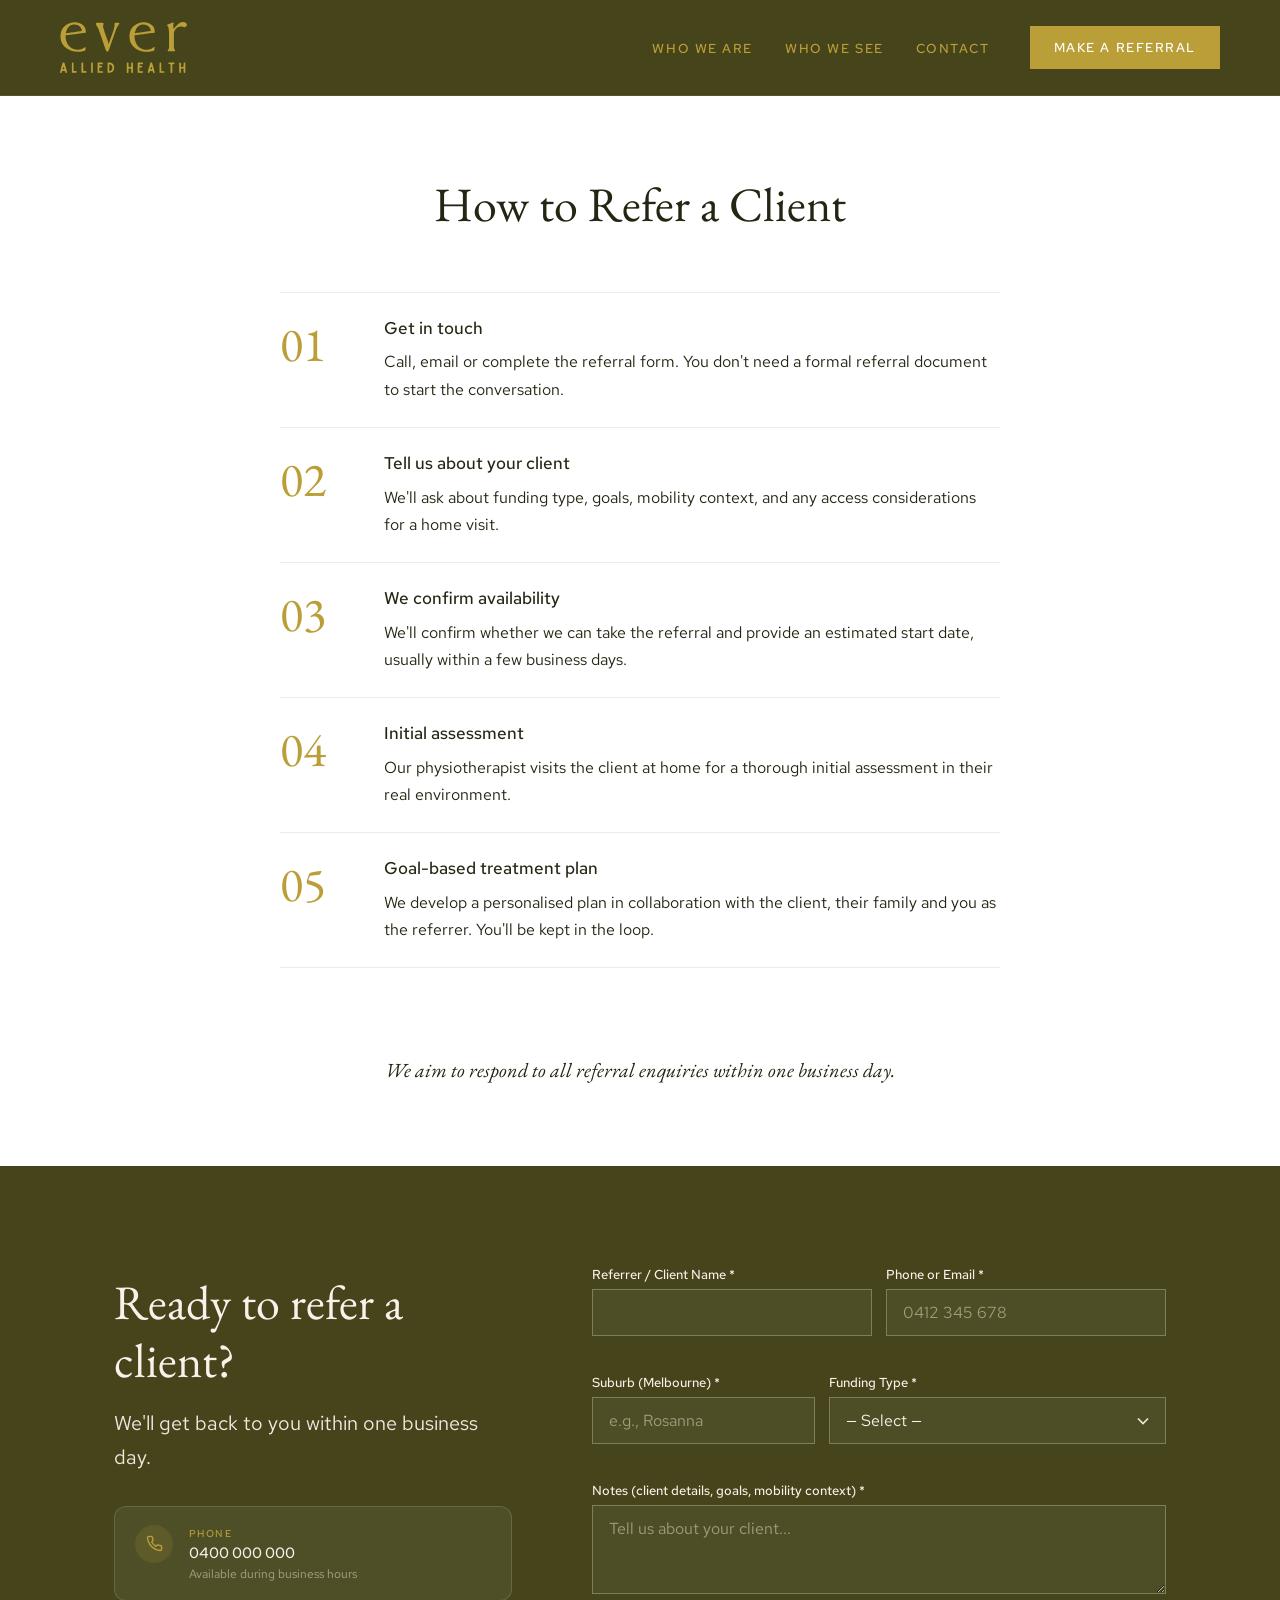
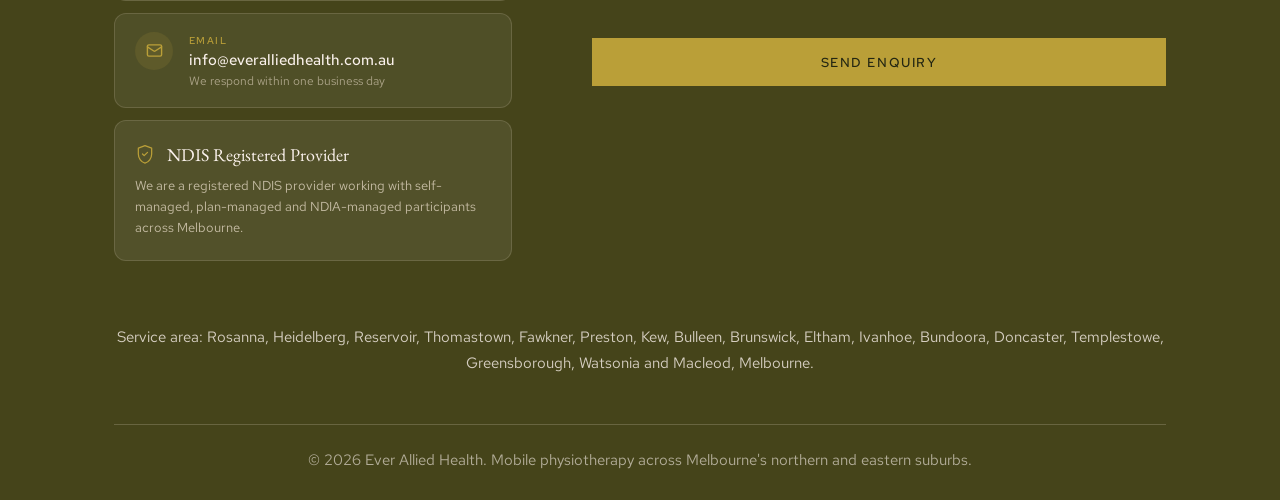
==== contact.html @ 97ca11fe "Redesign contact footer, thin value card icons, and align brand colour - Two-column contact footer: " ====
<!DOCTYPE html>
<html lang="en">
<head>
  <meta charset="UTF-8" />
  <meta name="viewport" content="width=device-width, initial-scale=1.0" />
  <meta name="robots" content="index, follow">
  <meta name="author" content="Vanessa Tam, Ever Allied Health">

  <title>Make a Referral | Ever Allied Health</title>
  <meta name="description" content="Refer a client to Ever Allied Health. Mobile physiotherapy across Melbourne's northern and eastern suburbs. NDIS, aged care, private. We respond within one business day." />

  <link rel="canonical" href="https://everalliedhealth.com.au/contact">
  <link rel="preconnect" href="https://fonts.googleapis.com">
  <link rel="preconnect" href="https://fonts.gstatic.com" crossorigin>

  <link rel="stylesheet" href="styles.css" />

  <style>
    /* ===================================================================
       Contact / Referral — page-specific styles
       =================================================================== */

    .contact-refer {
      background: var(--color-white);
      padding: 80px 24px;
    }

    .contact-refer .container {
      display: flex;
      flex-direction: column;
      align-items: center;
      gap: 40px;
    }

    /* Steps list */
    .refer-steps-list {
      display: flex;
      flex-direction: column;
      width: 100%;
      max-width: 720px;
    }

    .refer-step-item {
      display: grid;
      grid-template-columns: 80px 1fr;
      gap: 24px;
      padding: 24px 0;
      border-bottom: 1px solid rgba(69, 68, 17, 0.10);
    }

    .refer-step-item:first-child {
      border-top: 1px solid rgba(69, 68, 17, 0.10);
    }

    .refer-step-num {
      font-family: var(--font-serif);
      font-size: 48px;
      font-weight: 400;
      line-height: 1;
      color: var(--color-gold);
      padding-top: 3px;
    }

    .refer-step-content {
      display: flex;
      flex-direction: column;
      gap: 8px;
    }

    .refer-step-content h3 {
      font-family: var(--font-sans);
      font-size: 17px;
      font-weight: 500;
      line-height: 1.4;
      color: var(--color-olive);
    }

    .refer-step-content p {
      font-family: var(--font-sans);
      font-size: 16px;
      font-weight: 400;
      line-height: 1.7;
      color: var(--color-olive-mid);
    }

    /* Closing italic line */
    .refer-closing {
      font-family: var(--font-serif);
      font-size: 20px;
      font-style: italic;
      font-weight: 400;
      line-height: 1.6;
      color: var(--color-olive-mid);
      text-align: center;
    }

    /* Responsive — tablet */
    @media (max-width: 1024px) {
      .contact-refer { padding: 64px 32px; }
    }

    /* Responsive — mobile */
    @media (max-width: 768px) {
      .contact-refer { padding: 56px 24px; }
      .refer-steps-list { max-width: 100%; }
      .refer-step-item { grid-template-columns: 56px 1fr; gap: 16px; padding: 32px 0; }
      .refer-step-num { font-size: 36px; }
      .refer-closing { font-size: 18px; }

      /* Footer */
      .contact-subtitle { text-align: center; }
      .contact-service-area { text-align: center; }
      .contact-copyright { text-align: center; }
    }

    @media (max-width: 480px) {
      .refer-step-item { grid-template-columns: 48px 1fr; }
      .refer-step-num { font-size: 30px; }
    }
  </style>
</head>
<body>

  <!-- ======================================================================
       NAVIGATION
       ====================================================================== -->
  <header class="site-nav" id="site-nav">
    <div class="nav-inner">

      <div class="nav-left">
        <a href="index.html" class="nav-logo" aria-label="Ever Allied Health — back to home">
          <img src="assets/logo.svg" alt="Ever Allied Health" />
        </a>
      </div>

      <div class="nav-right desktop-only">
        <nav aria-label="Main navigation">
          <ul class="nav-links">
            <li><a href="who-we-are.html">Who We Are</a></li>
            <li><a href="who-we-see.html">Who We See</a></li>
            <li><a href="contact.html" aria-current="page">Contact</a></li>
          </ul>
        </nav>
        <a href="#contact" class="nav-cta">Make a referral</a>
      </div>

      <button class="nav-hamburger" id="nav-hamburger" aria-label="Toggle navigation" aria-expanded="false">
        <span></span>
        <span></span>
        <span></span>
      </button>

    </div>

    <nav class="nav-mobile-menu" id="nav-mobile-menu" aria-label="Mobile navigation">
      <a href="who-we-are.html">Who We Are</a>
      <a href="who-we-see.html">Who We See</a>
      <a href="contact.html" aria-current="page">Contact</a>
      <a href="#contact" class="nav-cta">Make a referral</a>
    </nav>
  </header>


  <main>

    <!-- ======================================================================
         HOW TO REFER A CLIENT
         ====================================================================== -->
    <section class="contact-refer" aria-label="How to refer a client">
      <div class="container">

        <h1 class="section-heading">How to Refer a Client</h1>

        <div class="refer-steps-list">

          <div class="refer-step-item">
            <div class="refer-step-num">01</div>
            <div class="refer-step-content">
              <h3>Get in touch</h3>
              <p>Call, email or complete the referral form. You don't need a formal referral document to start the conversation.</p>
            </div>
          </div>

          <div class="refer-step-item">
            <div class="refer-step-num">02</div>
            <div class="refer-step-content">
              <h3>Tell us about your client</h3>
              <p>We'll ask about funding type, goals, mobility context, and any access considerations for a home visit.</p>
            </div>
          </div>

          <div class="refer-step-item">
            <div class="refer-step-num">03</div>
            <div class="refer-step-content">
              <h3>We confirm availability</h3>
              <p>We'll confirm whether we can take the referral and provide an estimated start date, usually within a few business days.</p>
            </div>
          </div>

          <div class="refer-step-item">
            <div class="refer-step-num">04</div>
            <div class="refer-step-content">
              <h3>Initial assessment</h3>
              <p>Our physiotherapist visits the client at home for a thorough initial assessment in their real environment.</p>
            </div>
          </div>

          <div class="refer-step-item">
            <div class="refer-step-num">05</div>
            <div class="refer-step-content">
              <h3>Goal-based treatment plan</h3>
              <p>We develop a personalised plan in collaboration with the client, their family and you as the referrer. You'll be kept in the loop.</p>
            </div>
          </div>

        </div>

        <p class="refer-closing">We aim to respond to all referral enquiries within one business day.</p>

      </div>
    </section>

  </main>


  <!-- ========================================================================
       CONTACT / FOOTER — Ready to refer a client?
       ======================================================================== -->
  <footer class="contact-footer" id="contact" aria-label="Contact and footer">
    <div class="container">

      <div class="contact-two-col">

        <!-- Left: heading, subtitle, contact cards, accent card -->
        <div class="contact-col-left">
          <h2 class="section-heading">Ready to refer a client?</h2>
          <p class="contact-subtitle">We'll get back to you within one business day.</p>

          <div class="contact-detail-cards">
            <a href="tel:0400000000" class="contact-detail-card">
              <div class="contact-card-icon-wrap">
                <div class="contact-card-icon">
                  <svg viewBox="0 0 16 16" fill="none" xmlns="http://www.w3.org/2000/svg" aria-hidden="true">
                    <path d="M14.6667 11.28V13.28C14.6674 13.4657 14.6294 13.6494 14.555 13.8196C14.4806 13.9897 14.3715 14.1424 14.2347 14.2679C14.0979 14.3934 13.9364 14.489 13.7605 14.5485C13.5846 14.608 13.3982 14.63 13.2133 14.6133C11.1619 14.3904 9.19133 13.6894 7.46 12.5667C5.84922 11.5431 4.48356 10.1774 3.46 8.56667C2.33332 6.82747 1.63216 4.84733 1.41333 2.78667C1.39667 2.60231 1.41858 2.41651 1.47767 2.24108C1.53675 2.06566 1.63171 1.90446 1.75651 1.76775C1.88131 1.63104 2.0332 1.52181 2.20253 1.44701C2.37185 1.37222 2.55489 1.33351 2.74 1.33333H4.74C5.06354 1.33015 5.37719 1.44472 5.62251 1.65569C5.86782 1.86666 6.02805 2.15963 6.07333 2.48C6.15775 3.12004 6.3143 3.74848 6.54 4.35333C6.6297 4.59195 6.64911 4.85128 6.59594 5.10059C6.54277 5.3499 6.41924 5.57874 6.24 5.76L5.39333 6.60667C6.34237 8.2757 7.7243 9.65763 9.39333 10.6067L10.24 9.76C10.4213 9.58076 10.6501 9.45723 10.8994 9.40406C11.1487 9.35089 11.4081 9.3703 11.6467 9.46C12.2515 9.6857 12.88 9.84225 13.52 9.92667C13.8438 9.97235 14.1396 10.1355 14.351 10.385C14.5624 10.6345 14.6748 10.9531 14.6667 11.28Z" stroke="#ba9f38" stroke-width="1.33333" stroke-linecap="round" stroke-linejoin="round"/>
                  </svg>
                </div>
              </div>
              <div class="contact-card-text">
                <span class="contact-card-label">Phone</span>
                <span class="contact-card-value">0400 000 000</span>
                <span class="contact-card-sub">Available during business hours</span>
              </div>
            </a>
            <a href="mailto:info@everalliedhealth.com.au" class="contact-detail-card">
              <div class="contact-card-icon-wrap">
                <div class="contact-card-icon">
                  <svg viewBox="0 0 16 16" fill="none" xmlns="http://www.w3.org/2000/svg" aria-hidden="true">
                    <path d="M13.3333 2.66667H2.66667C1.93029 2.66667 1.33333 3.26362 1.33333 4V12C1.33333 12.7364 1.93029 13.3333 2.66667 13.3333H13.3333C14.0697 13.3333 14.6667 12.7364 14.6667 12V4C14.6667 3.26362 14.0697 2.66667 13.3333 2.66667Z" stroke="#ba9f38" stroke-width="1.33333" stroke-linecap="round" stroke-linejoin="round"/>
                    <path d="M14.6667 4.66667L8.68667 8.46667C8.48085 8.59562 8.24288 8.66401 8 8.66401C7.75712 8.66401 7.51915 8.59562 7.31333 8.46667L1.33333 4.66667" stroke="#ba9f38" stroke-width="1.33333" stroke-linecap="round" stroke-linejoin="round"/>
                  </svg>
                </div>
              </div>
              <div class="contact-card-text">
                <span class="contact-card-label">Email</span>
                <span class="contact-card-value">info@everalliedhealth.com.au</span>
                <span class="contact-card-sub">We respond within one business day</span>
              </div>
            </a>
          </div>

          <div class="contact-accent-card">
            <div class="contact-accent-header">
              <svg viewBox="0 0 24 24" fill="none" xmlns="http://www.w3.org/2000/svg" aria-hidden="true">
                <path d="M12 2l8 3v7c0 5.25-3.5 9.74-8 11-4.5-1.26-8-5.75-8-11V5l8-3z" stroke="#ba9f38" stroke-width="1.5" stroke-linecap="round" stroke-linejoin="round"/>
                <path d="M9 12l2 2 4-4" stroke="#ba9f38" stroke-width="1.5" stroke-linecap="round" stroke-linejoin="round"/>
              </svg>
              <h3>NDIS Registered Provider</h3>
            </div>
            <p>We are a registered NDIS provider working with self-managed, plan-managed and NDIA-managed participants across Melbourne.</p>
          </div>
        </div>

        <!-- Right: form -->
        <div class="contact-col-right">
          <form id="contact-form" class="contact-form">

            <div class="form-row-2">
              <div class="form-group">
                <label for="name">Referrer / Client Name *</label>
                <input type="text" id="name" name="name" required aria-required="true">
                <span class="form-error"></span>
              </div>
              <div class="form-group">
                <label for="contact">Phone or Email *</label>
                <input type="text" id="contact" name="contact" required aria-required="true" placeholder="0412 345 678">
                <span class="form-error"></span>
              </div>
            </div>

            <div class="form-row-2">
              <div class="form-group">
                <label for="suburb">Suburb (Melbourne) *</label>
                <input type="text" id="suburb" name="suburb" required aria-required="true" placeholder="e.g., Rosanna">
                <span class="form-error"></span>
              </div>
              <div class="form-group">
                <label for="funding_type">Funding Type *</label>
                <select id="funding_type" name="funding_type" required aria-required="true">
                  <option value="">— Select —</option>
                  <option value="Support at Home">Support at Home (SAH)</option>
                  <option value="NDIS">NDIS (plan-managed or self-managed)</option>
                  <option value="Private">Private</option>
                </select>
                <span class="form-error"></span>
              </div>
            </div>

            <div class="form-group">
              <label for="notes">Notes (client details, goals, mobility context) *</label>
              <textarea id="notes" name="notes" required aria-required="true" rows="3" placeholder="Tell us about your client..."></textarea>
              <span class="form-error"></span>
            </div>

            <button type="submit" class="btn-gold">Send Enquiry</button>
            <div id="form-error" class="form-error-message" style="display: none;">
              Something went wrong — please email us directly at <a href="mailto:info@everalliedhealth.com.au">info@everalliedhealth.com.au</a>
            </div>
          </form>

          <!-- Success Message (hidden by default) -->
          <div id="form-success" class="form-success-message" style="display: none;">
            <h3>Thank you.</h3>
            <p>We'll be in touch within one business day.</p>
          </div>
        </div>

      </div>

      <p class="contact-service-area">Service area: Rosanna, Heidelberg, Reservoir, Thomastown, Fawkner, Preston, Kew, Bulleen, Brunswick, Eltham, Ivanhoe, Bundoora, Doncaster, Templestowe, Greensborough, Watsonia and Macleod, Melbourne.</p>

      <div class="contact-footer-bar">
        <p class="contact-copyright">© 2026 Ever Allied Health. Mobile physiotherapy across Melbourne's northern and eastern suburbs.</p>
      </div>

    </div>
  </footer>

  <script src="script.js"></script>
</body>
</html>
---- styles.css ----
/* ==========================================================================
   Ever Allied Health — styles.css
   Desktop-first (1440px), breakpoints: 1024px (tablet), 768px (mobile)
   ========================================================================== */

@import url('https://fonts.googleapis.com/css2?family=EB+Garamond:ital,wght@0,400;0,600;1,400;1,600&family=Red+Hat+Text:wght@400;500&display=swap');

/* --------------------------------------------------------------------------
   CSS Custom Properties
   -------------------------------------------------------------------------- */
:root {
  /* Brand colours */
  --color-dark-green:  #45441a;
  --color-olive:       #232612;
  --color-olive-mid:   #232612;
  --color-gold:        #ba9f38;
  --color-cream:       #faf1eb;
  --color-cream-mid:   #fdf8f6;
  --color-white:       #ffffff;

  /* Fonts */
  --font-serif:  'EB Garamond', Georgia, serif;
  --font-sans:   'Red Hat Text', system-ui, sans-serif;

  /* Spacing */
  --section-pad-v:     160px;
  --section-pad-v-sm:  100px;
  --content-max:       1100px;
  --content-wide:      1440px;

  /* Nav */
  --nav-height: 95px;
}

/* --------------------------------------------------------------------------
   Reset & Base
   -------------------------------------------------------------------------- */
*, *::before, *::after {
  box-sizing: border-box;
  margin: 0;
  padding: 0;
}

html {
  scroll-behavior: smooth;
  font-size: 16px;
}

body {
  font-family: var(--font-sans);
  color: var(--color-olive-mid);
  background: var(--color-white);
  -webkit-font-smoothing: antialiased;
}

img, svg {
  display: block;
  max-width: 100%;
}

a {
  text-decoration: none;
  color: inherit;
}

/* --------------------------------------------------------------------------
   Scroll Reveal
   .reveal-hidden  — initial state (set by JS, never hardcoded in HTML so
                     content is visible if JS fails or is slow to run)
   .reveal-visible — final state added by IntersectionObserver
   .reveal-fade-only — variant with no vertical movement (quotes)
   -------------------------------------------------------------------------- */
.reveal-hidden {
  opacity: 0;
  transform: translateY(6px);
  transition: opacity 0.6s ease-out, transform 0.6s ease-out;
}

/* Cards and blocks get a more noticeable upward slide */
.wws-card.reveal-hidden,
.client-card.reveal-hidden,
.philosophy-card.reveal-hidden,
.why-choose-block.reveal-hidden,
.feature-block.reveal-hidden {
  transform: translateY(22px);
  transition: opacity 0.55s ease-out, transform 0.55s ease-out;
}

.refer-step-item.reveal-hidden {
  transform: translateY(18px);
  transition: opacity 0.5s ease-out, transform 0.5s cubic-bezier(0.4, 0, 0.2, 1);
}

.reveal-hidden.reveal-fade-only {
  transform: none;
  transition: opacity 0.8s ease-out;
}

.reveal-visible {
  opacity: 1;
  transform: translateY(0);
}

/* Respect OS-level reduced motion — show everything immediately */
@media (prefers-reduced-motion: reduce) {
  .reveal-hidden {
    opacity: 1;
    transform: none;
    transition: none;
  }
}

/* --------------------------------------------------------------------------
   Layout Utility
   -------------------------------------------------------------------------- */
.container {
  width: 100%;
  max-width: var(--content-max);
  margin: 0 auto;
  padding: 0 24px;
}

/* --------------------------------------------------------------------------
   Navigation
   -------------------------------------------------------------------------- */
.site-nav {
  position: sticky;
  top: 0;
  z-index: 100;
  width: 100%;
  background: var(--color-dark-green);
  border-bottom: 1px solid rgba(255, 255, 255, 0.08);
  backdrop-filter: blur(8px);
  -webkit-backdrop-filter: blur(8px);
  transition: box-shadow 0.2s ease;
}

.site-nav.scrolled {
  box-shadow: 0 2px 16px rgba(0, 0, 0, 0.25);
}

.nav-inner {
  display: flex;
  align-items: center;
  justify-content: space-between;
  height: var(--nav-height);
  max-width: 2056px;
  margin: 0 auto;
  padding: 0 60px;
}

.nav-left {
  display: flex;
  align-items: center;
}

.nav-right {
  display: flex;
  align-items: center;
  gap: 40px;
}

/* SVG has preserveAspectRatio="none" — must set both dimensions explicitly */
.nav-logo img {
  width: 127px;
  height: 51px;
}

.nav-links {
  display: flex;
  align-items: center;
  gap: 32px;
  list-style: none;
}

.nav-links a {
  font-family: var(--font-sans);
  font-size: 13px;
  font-weight: 500;
  color: var(--color-gold);
  text-transform: uppercase;
  letter-spacing: 1.56px;
  line-height: 1.5;
  transition: opacity 0.15s;
}

.nav-links a:hover {
  opacity: 0.65;
}

.nav-cta {
  display: inline-block;
  background: var(--color-gold);
  color: #ffffff;
  font-family: var(--font-sans);
  font-size: 13px;
  font-weight: 500;
  text-transform: uppercase;
  letter-spacing: 1.56px;
  padding: 12px 24px;
  height: 43px;
  white-space: nowrap;
  transition: background 0.15s;
  line-height: 1.5;
}

.nav-cta:hover {
  background: #a08530;
}

/* Hamburger (mobile only) */
.nav-hamburger {
  display: none;
  flex-direction: column;
  justify-content: center;
  gap: 5px;
  width: 28px;
  height: 28px;
  background: none;
  border: none;
  cursor: pointer;
  padding: 0;
}

.nav-hamburger span {
  display: block;
  width: 100%;
  height: 2px;
  background: var(--color-gold);
  transition: transform 0.25s, opacity 0.25s;
}

.nav-hamburger.open span:nth-child(1) { transform: translateY(7px) rotate(45deg); }
.nav-hamburger.open span:nth-child(2) { opacity: 0; }
.nav-hamburger.open span:nth-child(3) { transform: translateY(-7px) rotate(-45deg); }

/* Mobile nav drawer */
.nav-mobile-menu {
  display: none;
  position: fixed;
  top: var(--nav-height);
  left: 0;
  right: 0;
  background: var(--color-dark-green);
  border-top: 1px solid rgba(255,255,255,0.08);
  padding: 32px 40px 40px;
  z-index: 99;
  flex-direction: column;
  gap: 24px;
  transform: translateY(-10px);
  opacity: 0;
  transition: transform 0.25s ease, opacity 0.25s ease;
  pointer-events: none;
}

.nav-mobile-menu.open {
  opacity: 1;
  transform: translateY(0);
  pointer-events: auto;
}

.nav-mobile-menu a {
  font-family: var(--font-sans);
  font-size: 13px;
  font-weight: 500;
  text-transform: uppercase;
  letter-spacing: 1.56px;
  color: var(--color-gold);
  padding: 8px 0;
  border-bottom: 1px solid rgba(255,255,255,0.08);
}

.nav-mobile-menu .nav-cta {
  margin-top: 8px;
  text-align: center;
  height: auto;
  padding: 14px 24px;
}

/* --------------------------------------------------------------------------
   Hero Section
   -------------------------------------------------------------------------- */
.hero {
  position: relative;
  min-height: calc(100vh - var(--nav-height));
  display: flex;
  align-items: center;
  justify-content: center;
  overflow: hidden;
  background: #232612;
}

/* Background photo — 8% opacity over the dark green */
.hero-bg-photo {
  position: absolute;
  inset: 0;
  background: url('assets/vanessa-hero.png') center / cover no-repeat;
  opacity: 0.25;
  z-index: 0;
}

/* Canvas sits above the photo layer */
.hero-canvas {
  position: absolute;
  inset: 0;
  width: 100%;
  height: 100%;
  z-index: 1;
  display: block;
}

.hero-content {
  position: relative;
  z-index: 2;
  text-align: center;
  max-width: 1052px;
  padding: 120px 24px;
}

.hero-content h1 {
  font-family: var(--font-serif);
  font-size: 72px;
  font-weight: 400;
  line-height: 1.1;
  color: #fffaf6;
  margin-bottom: 32px;
}

.hero-content .hero-tagline {
  font-family: var(--font-sans);
  font-size: 20px;
  font-weight: 400;
  line-height: 1.7;
  color: #fffaf6;
  max-width: 560px;
  margin: 0 auto 48px;
}

.hero-ctas {
  display: flex;
  gap: 16px;
  justify-content: center;
  align-items: center;
  flex-wrap: wrap;
}

.btn-primary {
  display: inline-block;
  background: #faf1eb;
  color: #232612;
  font-family: var(--font-sans);
  font-size: 13px;
  font-weight: 500;
  text-transform: uppercase;
  letter-spacing: 1.56px;
  padding: 16px 32px;
  height: 52px;
  line-height: 1.5;
  transition: background 0.15s;
  white-space: nowrap;
}

.btn-primary:hover { background: #e5d0a1; }

.btn-outline-white {
  display: inline-block;
  border: 2px solid #faf1eb;
  color: #faf1eb;
  font-family: var(--font-sans);
  font-size: 13px;
  font-weight: 500;
  text-transform: uppercase;
  letter-spacing: 1.56px;
  padding: 16px 32px;
  height: 56px;
  line-height: 1.5;
  transition: background 0.15s, color 0.15s;
  white-space: nowrap;
}

.btn-outline-white:hover {
  background: rgba(252, 243, 234, 0.1);
}

/* --------------------------------------------------------------------------
   Intro Text (large centred paragraph)
   -------------------------------------------------------------------------- */
.values-intro {
  font-family: var(--font-serif);
  font-size: 50px;
  font-weight: 400;
  line-height: 1.2;
  color: var(--color-olive);
  text-align: center;
  max-width: 1038px;
  margin-bottom: 24px;
}

/* --------------------------------------------------------------------------
   Values Section
   -------------------------------------------------------------------------- */
.values {
  background: #faf1eb;
  padding: var(--section-pad-v) 60px;
  display: flex;
  flex-direction: column;
  align-items: center;
  gap: 72px;
}

.values-grid {
  display: flex;
  gap: 28px;
  justify-content: center;
  flex-wrap: nowrap;
  width: 100%;
}

.value-block {
  display: flex;
  flex-direction: column;
  align-items: flex-start;
  gap: 24px;
  flex: 1 1 0;
  max-width: 440px;
  text-align: left;
  background: transparent;
  border: 1px solid rgba(180, 165, 140, 0.55);
  border-radius: 12px;
  padding: 40px;
  position: relative;
  min-height: 460px;
}

.value-block::after {
  content: '';
  display: block;
  position: absolute;
  bottom: 36px;
  left: 40px;
  right: 40px;
  height: 1px;
  background: rgba(180, 165, 140, 0.55);
}

.value-block .value-icon {
  width: 60px;
  height: 60px;
  flex-shrink: 0;
  margin-bottom: 48px;
}

.value-block .value-icon img {
  width: 100%;
  height: 100%;
  object-fit: contain;
}

.value-block h3 {
  font-family: var(--font-serif);
  font-size: 28px;
  font-weight: 400;
  line-height: 1.3;
  color: var(--color-olive-mid);
}

.value-block p {
  font-family: var(--font-sans);
  font-size: 17px;
  font-weight: 400;
  line-height: 1.7;
  color: var(--color-olive-mid);
}

.values-tagline {
  font-family: var(--font-serif);
  font-size: 50px;
  font-weight: 400;
  line-height: 1.2;
  color: var(--color-gold);
  text-align: center;
  max-width: 1038px;
}

/* --------------------------------------------------------------------------
   Stats Section
   -------------------------------------------------------------------------- */
.stats {
  background: var(--color-dark-green);
  padding: var(--section-pad-v) 60px;
  display: flex;
  flex-direction: column;
  align-items: center;
  gap: 80px;
  text-align: center;
}

.stats-row {
  display: flex;
  gap: 64px;
  justify-content: center;
  align-items: flex-start;
  flex-wrap: nowrap;
  width: 100%;
}

.stat-block {
  display: flex;
  flex-direction: column;
  align-items: center;
  gap: 24px;
  flex: 1 1 0;
  max-width: 360px;
  min-width: 0;
}

.stat-block .stat-number {
  font-family: var(--font-serif);
  font-size: 65px; /* scaled down ~10% from 72px */
  font-weight: 400;
  line-height: 1;
  color: var(--color-gold);
  white-space: nowrap; /* keep on one line */
}

.stat-block p {
  font-family: var(--font-sans);
  font-size: 15px; /* scaled down ~10% from 17px */
  font-weight: 400;
  line-height: 1.7;
  color: var(--color-white);
}

/* --------------------------------------------------------------------------
   Who We Are
   -------------------------------------------------------------------------- */
.who-we-are {
  background: var(--color-white);
  padding: 120px 24px 120px;
}

.who-we-are .container {
  display: flex;
  flex-direction: column;
  gap: 64px;
}

.section-heading {
  font-family: var(--font-serif);
  font-size: 48px;
  font-weight: 400;
  line-height: 1.2;
  color: var(--color-olive-mid);
  text-align: center;
}

.sub-heading {
  font-family: var(--font-serif);
  font-size: 36px;
  font-weight: 400;
  line-height: 1.3;
  color: var(--color-olive-mid);
  text-align: center;
  margin-bottom: 48px;
}

.feature-grid {
  display: grid;
  grid-template-columns: 1fr 1fr;
  gap: 48px 48px;
}

.feature-block {
  display: flex;
  flex-direction: column;
  gap: 12px;
}

.feature-block h4 {
  font-family: var(--font-serif);
  font-size: 22px;
  font-weight: 600;
  line-height: 1.3;
  color: var(--color-olive-mid);
}

.feature-block h4.italic {
  font-style: italic;
}

.feature-block p {
  font-family: var(--font-sans);
  font-size: 17px;
  font-weight: 400;
  line-height: 1.7;
  color: var(--color-olive-mid);
}

/* --------------------------------------------------------------------------
   Our Philosophy
   -------------------------------------------------------------------------- */
.our-philosophy {
  background: var(--color-cream);
  padding: var(--section-pad-v) 24px;
}

.our-philosophy .container {
  display: flex;
  flex-direction: column;
  gap: 80px;
}

.philosophy-intro {
  margin-bottom: 0; /* 80px gap to grid comes from a dedicated margin below */
}

.philosophy-intro {
  font-family: var(--font-serif);
  font-size: 32px;
  font-weight: 400;
  line-height: 1.875;
  color: var(--color-olive);
  text-align: center;
  margin-bottom: 80px;
}

/* --------------------------------------------------------------------------
   Quote Section
   -------------------------------------------------------------------------- */
.quote-section {
  background: var(--color-dark-green);
  padding: var(--section-pad-v) 24px;
  display: flex;
  align-items: center;
  justify-content: center;
}

.quote-inner {
  max-width: 702px;
  position: relative;
  padding: 40px 24px 24px;
}

.quote-mark {
  font-family: var(--font-serif);
  font-size: 72px;
  font-weight: 400;
  line-height: 1;
  color: var(--color-gold);
  display: block;
  margin-bottom: 8px;
  line-height: 0.8;
}

.quote-body {
  font-family: var(--font-serif);
  font-style: italic;
  font-size: 28px;
  font-weight: 400;
  line-height: 1.5;
  color: var(--color-cream);
  margin-bottom: 40px;
}

.quote-attribution {
  font-family: var(--font-sans);
  font-size: 17px;
  font-weight: 400;
  line-height: 1.5;
  color: var(--color-cream);
}

/* --------------------------------------------------------------------------
   Meet the Team
   -------------------------------------------------------------------------- */
.meet-the-team {
  background: var(--color-white);
  padding: var(--section-pad-v-sm) 24px;
}

.meet-the-team .container {
  display: flex;
  flex-direction: column;
  gap: 64px;
}

.team-profile {
  display: grid;
  grid-template-columns: 502px 1fr;
  gap: 48px;
  align-items: start;
}

.team-photo-wrap {
  background: var(--color-cream-mid);
  overflow: hidden;
  height: 627px;
  flex-shrink: 0;
}

.team-photo-wrap img {
  width: 100%;
  height: 100%;
  object-fit: cover;
  display: block;
}

/* TODO placeholder for team photo */
.img-placeholder {
  width: 100%;
  height: 100%;
  background: #fdf8f6;
  display: flex;
  align-items: center;
  justify-content: center;
  font-family: var(--font-sans);
  font-size: 13px;
  font-weight: 500;
  color: var(--color-olive-mid);
  text-transform: uppercase;
  letter-spacing: 1px;
  text-align: center;
  padding: 24px;
  opacity: 0.7;
}

.team-bio {
  display: flex;
  flex-direction: column;
  gap: 16px;
  padding-top: 4px;
}

.team-bio h3 {
  font-family: var(--font-serif);
  font-size: 36px;
  font-weight: 400;
  line-height: 1.3;
  color: var(--color-olive-mid);
  margin-bottom: 8px;
}

.team-bio p {
  font-family: var(--font-sans);
  font-size: 17px;
  font-weight: 400;
  line-height: 1.7;
  color: var(--color-olive-mid);
}

.team-growing {
  background: var(--color-cream);
  border: 2px dashed var(--color-gold);
  padding: 48px 50px;
  text-align: center;
}

.team-growing h3 {
  font-family: var(--font-serif);
  font-size: 28px;
  font-weight: 400;
  line-height: 1.3;
  color: var(--color-olive-mid);
  margin-bottom: 24px;
}

.team-growing p {
  font-family: var(--font-sans);
  font-size: 17px;
  font-weight: 400;
  line-height: 1.7;
  color: var(--color-olive-mid);
  max-width: 600px;
  margin: 0 auto;
}

/* --------------------------------------------------------------------------
   Who We See
   -------------------------------------------------------------------------- */
.who-we-see {
  background: #faf1eb;
  padding: 120px 24px;
}

.who-we-see .container {
  display: flex;
  flex-direction: column;
  gap: 0;
}

.who-we-see-header {
  display: flex;
  flex-direction: column;
  align-items: center;
  gap: 40px;
  margin-bottom: 60px;
  max-width: 700px;
  margin-left: auto;
  margin-right: auto;
}

.who-we-see-intro {
  font-family: var(--font-sans);
  font-size: 20px;
  font-weight: 400;
  line-height: 1.7;
  color: var(--color-olive-mid);
  text-align: center;
  max-width: 700px;
}

.who-we-see-buttons {
  display: flex;
  gap: 16px;
  justify-content: center;
  flex-wrap: wrap;
}

.btn-wws-primary {
  display: inline-flex;
  align-items: center;
  justify-content: center;
  background: #45441a;
  color: #ffffff;
  font-family: var(--font-sans);
  font-size: 13px;
  font-weight: 500;
  text-transform: uppercase;
  letter-spacing: 1.56px;
  height: 52px;
  padding: 0 32px;
  white-space: nowrap;
  transition: background 0.15s;
}

.btn-wws-primary:hover { background: var(--color-olive); }

.btn-wws-outline {
  display: inline-flex;
  align-items: center;
  justify-content: center;
  border: 1px solid #45441a;
  color: #45441a;
  font-family: var(--font-sans);
  font-size: 13px;
  font-weight: 500;
  text-transform: uppercase;
  letter-spacing: 1.56px;
  height: 52px;
  padding: 0 32px;
  white-space: nowrap;
  transition: background 0.15s, color 0.15s;
}

.btn-wws-outline:hover {
  background: #45441a;
  color: #ffffff;
}

.client-grid {
  display: grid;
  grid-template-columns: 1fr 1fr;
  gap: 32px;
}

.client-card {
  border: 1px solid var(--color-dark-green);
  border-radius: 4px;
  padding: 40px;
  display: flex;
  flex-direction: column;
  gap: 16px;
}

.client-card h3 {
  font-family: var(--font-serif);
  font-size: 28px;
  font-weight: 400;
  line-height: 1.3;
  color: var(--color-dark-green);
}

.client-card p {
  font-family: var(--font-sans);
  font-size: 17px;
  font-weight: 400;
  line-height: 1.7;
  color: var(--color-dark-green);
}

/* --------------------------------------------------------------------------
   Funding & Access
   -------------------------------------------------------------------------- */
.funding {
  background: var(--color-white);
  padding: var(--section-pad-v-sm) 24px;
}

.funding .container {
  max-width: 900px;
  display: flex;
  flex-direction: column;
  gap: 0;
}

.funding-intro {
  font-family: var(--font-sans);
  font-size: 17px;
  font-weight: 400;
  line-height: 1.7;
  color: var(--color-olive-mid);
  text-align: center;
  margin-top: 24px;
  margin-bottom: 40px;
}

.funding-list {
  list-style: none;
  display: flex;
  flex-direction: column;
  gap: 12px;
  margin-bottom: 32px;
}

.funding-list li {
  display: flex;
  align-items: baseline;
  gap: 16px;
  font-family: var(--font-sans);
  font-size: 17px;
  font-weight: 400;
  line-height: 1.7;
  color: var(--color-olive-mid);
}

.funding-list li::before {
  content: '—';
  font-size: 20px;
  color: var(--color-gold);
  flex-shrink: 0;
  line-height: 1.5;
}

.funding-callout {
  background: var(--color-cream);
  border-left: 4px solid var(--color-gold);
  padding: 24px 32px;
  margin-top: 8px;
}

.funding-callout p {
  font-family: var(--font-sans);
  font-size: 17px;
  font-weight: 400;
  line-height: 1.7;
  color: var(--color-olive-mid);
}

/* --------------------------------------------------------------------------
   Service Area
   -------------------------------------------------------------------------- */
.service-area {
  background: var(--color-cream-mid);
  padding: var(--section-pad-v-sm) 24px;
}

.service-area .container {
  display: flex;
  flex-direction: column;
  gap: 0;
}

.service-area-desc {
  font-family: var(--font-sans);
  font-size: 24px;
  font-weight: 400;
  line-height: 1.7;
  color: var(--color-olive-mid);
  text-align: center;
  max-width: 700px;
  margin: 24px auto 48px;
}

.map-placeholder {
  background: rgba(160, 174, 192, 0.2);
  height: 400px;
  display: flex;
  flex-direction: column;
  align-items: center;
  justify-content: center;
  gap: 12px;
}

.map-placeholder img {
  width: 64px;
  height: 64px;
  opacity: 0.5;
}

.map-placeholder .map-label {
  font-family: var(--font-sans);
  font-size: 17px;
  font-weight: 400;
  color: var(--color-olive-mid);
}

.map-placeholder .map-sublabel {
  font-family: var(--font-sans);
  font-size: 13px;
  font-weight: 400;
  color: var(--color-olive-mid);
  opacity: 0.6;
}

/* --------------------------------------------------------------------------
   How to Refer
   -------------------------------------------------------------------------- */
.how-to-refer {
  background: var(--color-white);
  padding: var(--section-pad-v-sm) 24px;
}

.how-to-refer .container {
  display: flex;
  flex-direction: column;
  gap: 0;
}

.refer-steps {
  max-width: 800px;
  margin: 64px auto 0;
  display: flex;
  flex-direction: column;
  gap: 48px;
}

.refer-step {
  display: flex;
  gap: 32px;
  align-items: flex-start;
}

.step-number {
  font-family: var(--font-serif);
  font-size: 48px;
  font-weight: 400;
  line-height: 1;
  color: var(--color-gold);
  opacity: 0.4;
  flex-shrink: 0;
  width: 56px;
  padding-top: 4px;
}

.step-body {
  display: flex;
  flex-direction: column;
  gap: 8px;
}

.step-body h3 {
  font-family: var(--font-serif);
  font-size: 22px;
  font-weight: 600;
  line-height: 1.3;
  color: var(--color-olive-mid);
}

.step-body p {
  font-family: var(--font-sans);
  font-size: 17px;
  font-weight: 400;
  line-height: 1.7;
  color: var(--color-olive-mid);
}

.refer-closing {
  font-family: var(--font-serif);
  font-style: italic;
  font-size: 28px;
  font-weight: 400;
  line-height: 1.3;
  color: var(--color-olive-mid);
  text-align: center;
  margin-top: 64px;
}

/* --------------------------------------------------------------------------
   Contact / Footer
   -------------------------------------------------------------------------- */
.contact-footer {
  background: var(--color-dark-green);
  padding: 100px 24px 0;
}

.contact-footer .container {
  max-width: 1100px;
  display: flex;
  flex-direction: column;
  gap: 0;
}

.contact-footer .section-heading {
  color: var(--color-cream);
  text-align: left;
}

.contact-subtitle {
  font-family: var(--font-sans);
  font-size: 20px;
  font-weight: 400;
  line-height: 1.7;
  color: var(--color-cream);
  margin-top: 16px;
  opacity: 0.95;
  text-align: left;
}

/* Two-column layout */
.contact-two-col {
  display: grid;
  grid-template-columns: 1fr 1.15fr;
  gap: 80px;
  align-items: start;
}

.contact-col-left {
  display: flex;
  flex-direction: column;
  gap: 0;
  padding-top: 8px;
}

.contact-detail-cards {
  display: flex;
  flex-direction: column;
  gap: 12px;
  margin-top: 32px;
}

.contact-detail-card {
  display: flex;
  align-items: flex-start;
  gap: 16px;
  background: rgba(255, 255, 255, 0.06);
  border: 1px solid rgba(245, 232, 213, 0.15);
  border-radius: 12px;
  padding: 18px 20px;
  text-decoration: none;
  transition: background 0.2s;
}

.contact-detail-card:hover {
  background: rgba(255, 255, 255, 0.10);
}

.contact-card-icon-wrap {
  width: 38px;
  height: 38px;
  border-radius: 50%;
  background: rgba(186, 159, 56, 0.14);
  display: flex;
  align-items: center;
  justify-content: center;
  flex-shrink: 0;
}

.contact-card-icon {
  width: 17px;
  height: 17px;
}

.contact-card-icon svg {
  width: 100%;
  height: 100%;
  display: block;
}

.contact-card-text {
  display: flex;
  flex-direction: column;
  gap: 2px;
  padding-top: 2px;
}

.contact-card-label {
  font-family: var(--font-sans);
  font-size: 10px;
  font-weight: 500;
  text-transform: uppercase;
  letter-spacing: 1.4px;
  color: var(--color-gold);
  margin-bottom: 1px;
}

.contact-card-value {
  font-family: var(--font-sans);
  font-size: 15px;
  font-weight: 500;
  color: var(--color-cream);
}

.contact-card-sub {
  font-family: var(--font-sans);
  font-size: 12px;
  font-weight: 400;
  color: rgba(245, 232, 213, 0.55);
  margin-top: 1px;
}

/* Accent card */
.contact-accent-card {
  background: rgba(255, 255, 255, 0.07);
  border: 1px solid rgba(245, 232, 213, 0.15);
  border-radius: 12px;
  padding: 22px 20px;
  margin-top: 12px;
  display: flex;
  flex-direction: column;
  gap: 10px;
}

.contact-accent-header {
  display: flex;
  align-items: center;
  gap: 12px;
}

.contact-accent-header svg {
  width: 20px;
  height: 20px;
  flex-shrink: 0;
}

.contact-accent-card h3 {
  font-family: var(--font-serif);
  font-size: 18px;
  font-weight: 400;
  line-height: 1.3;
  color: var(--color-cream);
}

.contact-accent-card p {
  font-family: var(--font-sans);
  font-size: 13px;
  font-weight: 400;
  line-height: 1.6;
  color: rgba(245, 232, 213, 0.70);
}

.contact-ctas {
  display: flex;
  gap: 24px;
  justify-content: center;
  margin-top: 56px;
  flex-wrap: wrap;
}

.btn-gold {
  display: inline-flex;
  align-items: center;
  gap: 10px;
  background: var(--color-gold);
  color: var(--color-olive-mid);
  font-family: var(--font-sans);
  font-size: 13px;
  font-weight: 500;
  text-transform: uppercase;
  letter-spacing: 1.56px;
  padding: 16px 24px;
  height: 51.5px;
  white-space: nowrap;
  border: none;
  outline: none;
  cursor: pointer;
  transition: background 0.15s;
}

.btn-gold:hover { background: #c9a533; }

.btn-gold img {
  width: 16px;
  height: 16px;
  flex-shrink: 0;
}

.contact-service-area {
  font-family: var(--font-sans);
  font-size: 15px;
  font-weight: 400;
  line-height: 1.7;
  color: var(--color-cream);
  opacity: 0.8;
  margin: 64px 0 0;
  text-align: center;
}

.contact-footer-bar {
  border-top: 1px solid rgba(245, 232, 213, 0.2);
  margin-top: 48px;
  padding: 24px 0 28px;
}

.contact-copyright {
  font-family: var(--font-sans);
  font-size: 15px;
  font-weight: 400;
  line-height: 1.5;
  color: var(--color-cream);
  opacity: 0.6;
  text-align: center;
}

/* --------------------------------------------------------------------------
   Contact Form
   -------------------------------------------------------------------------- */
.contact-form {
  display: flex;
  flex-direction: column;
  gap: 14px;
}

.form-row-2 {
  display: grid;
  grid-template-columns: 1fr 1fr;
  gap: 14px;
}

.form-group {
  display: flex;
  flex-direction: column;
  gap: 6px;
}

.form-group label {
  font-family: var(--font-sans);
  font-size: 13px;
  font-weight: 500;
  color: var(--color-cream);
  text-align: left;
}

.form-group input,
.form-group select,
.form-group textarea {
  font-family: var(--font-sans);
  font-size: 16px;
  padding: 12px 16px;
  border: 1px solid rgba(245, 232, 213, 0.3);
  background: rgba(255, 255, 255, 0.05);
  color: var(--color-cream);
  transition: border-color 0.2s, background 0.2s;
}

.form-group input::placeholder,
.form-group textarea::placeholder {
  color: rgba(245, 232, 213, 0.5);
}

.form-group input:focus,
.form-group select:focus,
.form-group textarea:focus {
  outline: none;
  border-color: var(--color-gold);
  background: rgba(255, 255, 255, 0.08);
}

.form-group input.form-field-error,
.form-group select.form-field-error,
.form-group textarea.form-field-error {
  border-color: #ba9f38;
  background: rgba(184, 150, 46, 0.1);
}

.form-error {
  font-family: var(--font-sans);
  font-size: 13px;
  color: #c0392b;
  text-align: left;
  min-height: 18px;
}

.form-group select {
  cursor: pointer;
  appearance: none;
  background-image: url("data:image/svg+xml;charset=UTF-8,%3csvg xmlns='http://www.w3.org/2000/svg' viewBox='0 0 24 24' fill='none' stroke='%23f5e8d5' stroke-width='2'%3e%3cpolyline points='6 9 12 15 18 9'%3e%3c/polyline%3e%3c/svg%3e");
  background-repeat: no-repeat;
  background-position: right 12px center;
  background-size: 20px;
  padding-right: 40px;
}

.contact-form button {
  align-self: stretch;
  justify-content: center;
  margin-top: 6px;
  height: 48px;
}

.contact-form button:disabled {
  opacity: 0.7;
  cursor: not-allowed;
}

/* Success Message */
.form-success-message {
  padding: 48px 0;
  text-align: center;
}

.form-success-message h3 {
  font-family: var(--font-serif);
  font-size: 36px;
  font-weight: 400;
  color: var(--color-cream);
  margin-bottom: 16px;
}

.form-success-message p {
  font-family: var(--font-sans);
  font-size: 18px;
  color: var(--color-cream);
  opacity: 0.9;
}

/* Error Message */
.form-error-message {
  max-width: 600px;
  margin: 12px auto 0;
  font-family: var(--font-sans);
  font-size: 13px;
  color: #c0392b;
  text-align: center;
}

.form-error-message a {
  color: #c0392b;
  text-decoration: underline;
}

/* ==========================================================================
   RESPONSIVE — Tablet (≤1024px)
   ========================================================================== */
@media (max-width: 1024px) {
  :root {
    --section-pad-v: 100px;
    --section-pad-v-sm: 72px;
  }

  .nav-inner { padding: 0 32px; }

  .hero-content h1 { font-size: 56px; }
  .values-intro { font-size: 38px; }
  .values-tagline { font-size: 38px; }
  .values-grid { gap: 24px; }
  .values { padding: 100px 40px; gap: 72px; }
  .stats { padding: 100px 40px; gap: 60px; }

  .team-profile {
    grid-template-columns: 1fr 1fr;
  }
  .team-photo-wrap { height: 500px; }

  .feature-grid { gap: 36px 36px; }

  .philosophy-intro { font-size: 26px; }

  .contact-two-col { gap: 56px; }
}

/* ==========================================================================
   RESPONSIVE — Mobile (≤768px)
   ========================================================================== */
@media (max-width: 768px) {
  :root {
    --section-pad-v: 72px;
    --section-pad-v-sm: 56px;
    --nav-height: 72px;
  }

  /* Nav */
  .nav-inner { padding: 0 24px; height: 72px; }
  .nav-links { display: none; }
  .nav-right.desktop-only { display: none; }
  .nav-hamburger { display: flex; }
  .nav-mobile-menu { display: flex; }

  /* Hero */
  .hero-bg-photo { background-position: 70% center; }
  .hero-content h1 { font-size: 40px; }
  .hero-content .hero-tagline { font-size: 17px; }
  .hero-content { padding: 80px 24px; }
  .btn-primary, .btn-outline-white { padding: 14px 20px; font-size: 12px; height: auto; }

  /* Intro text */
  .values-intro { font-size: 28px; }

  /* Values */
  .values { padding: 72px 24px; gap: 56px; }
  .values-grid { flex-direction: column; align-items: center; flex-wrap: wrap; gap: 24px; }
  .value-block { flex: none; width: 100%; max-width: 560px; min-height: unset; }
  .value-block::after { bottom: 28px; left: 28px; right: 28px; }
  .values-tagline { font-size: 28px; }

  /* Stats */
  .stats { padding: 72px 24px; gap: 48px; }
  .stats-row { flex-direction: column; flex-wrap: wrap; gap: 48px; }
  .stat-block { max-width: 100%; flex: none; width: 100%; }
  .stat-block .stat-number { font-size: 56px; white-space: normal; }

  /* Who We Are */
  .who-we-are { padding: 72px 24px; }
  .feature-grid { grid-template-columns: 1fr; gap: 32px; }
  .section-heading { font-size: 36px; }
  .sub-heading { font-size: 28px; margin-bottom: 32px; }

  /* Philosophy */
  .our-philosophy { padding: 72px 24px; }
  .our-philosophy .container { gap: 48px; }
  .philosophy-intro { font-size: 20px; line-height: 1.7; }

  /* Quote */
  .quote-section { padding: 72px 24px; }
  .quote-body { font-size: 22px; }
  .quote-mark { font-size: 56px; }

  /* Team */
  .meet-the-team { padding: 56px 24px; }
  .team-profile {
    grid-template-columns: 1fr;
  }
  .team-photo-wrap { height: 320px; }
  .team-bio h3 { font-size: 28px; }
  .team-growing { padding: 32px 24px; }

  /* Who We See */
  .who-we-see { padding: 72px 24px; }
  .who-we-see-header { gap: 32px; }
  .client-grid { grid-template-columns: 1fr; gap: 16px; }
  .who-we-see-intro { font-size: 17px; }
  .who-we-see-buttons { flex-direction: column; align-items: stretch; }
  .btn-wws-primary, .btn-wws-outline { width: 100%; max-width: none; }

  /* Funding */
  .funding { padding: 72px 24px; }
  .funding .container { max-width: 100%; }

  /* Service Area */
  .service-area { padding: 72px 24px; }
  .service-area-desc { font-size: 17px; margin-bottom: 32px; }
  .map-placeholder { height: 260px; }

  /* How to Refer */
  .how-to-refer { padding: 56px 24px; }
  .refer-steps { margin-top: 48px; gap: 36px; }
  .step-number { font-size: 36px; width: 40px; }
  .refer-closing { font-size: 20px; margin-top: 48px; }

  /* Contact */
  .contact-footer { padding: 72px 24px 0; }
  .contact-footer .section-heading { font-size: 32px; text-align: center; }
  .contact-subtitle { font-size: 17px; text-align: center; }
  .contact-ctas { gap: 16px; }
  .btn-gold { font-size: 12px; }
  .contact-form { gap: 20px; }
  .form-success-message { padding: 40px 0; }
  .form-success-message h3 { font-size: 32px; }
  .contact-two-col { grid-template-columns: 1fr; gap: 40px; }
  .contact-col-left { align-items: center; }
  .contact-detail-cards { width: 100%; }
  .contact-detail-card { width: 100%; }
  .contact-accent-card { width: 100%; }
  .form-row-2 { grid-template-columns: 1fr; }
}

/* ==========================================================================
   RESPONSIVE — Small mobile (≤480px)
   ========================================================================== */
@media (max-width: 480px) {
  .hero-content h1 { font-size: 32px; }
  .values-intro { font-size: 22px; }
  .values-tagline { font-size: 22px; }
  .stat-block .stat-number { font-size: 48px; }
  .section-heading { font-size: 30px; }
  .contact-ctas { flex-direction: column; align-items: center; }
  .btn-gold { width: 200px; justify-content: center; }
  .form-group input, .form-group select, .form-group textarea { font-size: 16px; padding: 10px 14px; }
  .form-success-message h3 { font-size: 28px; }
}

/* ==========================================================================
   Interactions — hover states, transitions, micro-animations
   All non-reveal motion lives here. Easing: cubic-bezier(0.4, 0, 0.2, 1)
   matches the smooth standard used by the reference design.
   ========================================================================== */

/* --------------------------------------------------------------------------
   Cards — lift + shadow on hover
   The higher-specificity .reveal-hidden compound selectors above still win
   during the reveal animation; these transitions take over once revealed.
   -------------------------------------------------------------------------- */
.client-card,
.wws-card,
.philosophy-card {
  transition: opacity 0.5s ease-out,
              transform 380ms cubic-bezier(0.4, 0, 0.2, 1),
              box-shadow 380ms cubic-bezier(0.4, 0, 0.2, 1);
}

.client-card:hover,
.wws-card:hover,
.philosophy-card:hover {
  transform: translateY(-7px);
  box-shadow: 0 20px 40px -10px rgba(69, 68, 17, 0.13);
}

/* Feature blocks — slightly smaller lift */
.feature-block {
  transition: opacity 0.5s ease-out,
              transform 320ms cubic-bezier(0.4, 0, 0.2, 1),
              box-shadow 320ms cubic-bezier(0.4, 0, 0.2, 1);
}

.feature-block:hover {
  transform: translateY(-5px);
  box-shadow: 0 12px 28px -8px rgba(69, 68, 17, 0.10);
}

/* Value blocks */
.value-block {
  transition: transform 300ms cubic-bezier(0.4, 0, 0.2, 1), box-shadow 300ms cubic-bezier(0.4, 0, 0.2, 1);
}
.value-block:hover {
  transform: translateY(-5px);
  box-shadow: 0 12px 28px -8px rgba(69, 68, 17, 0.10);
}

/* Stat blocks */
.stat-block {
  transition: transform 300ms cubic-bezier(0.4, 0, 0.2, 1);
}
.stat-block:hover { transform: translateY(-4px); }

/* --------------------------------------------------------------------------
   Why Choose blocks (dark bg) — lift + icon scale
   -------------------------------------------------------------------------- */
.why-choose-block {
  transition: opacity 0.5s ease-out,
              transform 350ms cubic-bezier(0.4, 0, 0.2, 1);
}
.why-choose-block:hover { transform: translateY(-7px); }

.why-choose-block .block-icon {
  transition: transform 350ms cubic-bezier(0.4, 0, 0.2, 1);
}
.why-choose-block:hover .block-icon { transform: scale(1.14); }

/* --------------------------------------------------------------------------
   Refer steps — slide right + step number brightens
   -------------------------------------------------------------------------- */
.refer-step-item {
  transition: opacity 0.5s ease-out,
              transform 250ms cubic-bezier(0.4, 0, 0.2, 1);
}
.refer-step-item:hover { transform: translateX(7px); }

.refer-step-num {
  transition: color 250ms cubic-bezier(0.4, 0, 0.2, 1);
}
.refer-step-item:hover .refer-step-num { color: #c9a533; }

/* --------------------------------------------------------------------------
   Funding list items — slide right on hover
   -------------------------------------------------------------------------- */
.wws-funding-list li {
  transition: transform 200ms cubic-bezier(0.4, 0, 0.2, 1);
  cursor: default;
}
.wws-funding-list li:hover { transform: translateX(5px); }

/* --------------------------------------------------------------------------
   Suburb pills — lift + subtle shadow + background tint
   -------------------------------------------------------------------------- */
.suburb-pill {
  transition: transform 200ms cubic-bezier(0.4, 0, 0.2, 1),
              box-shadow 200ms cubic-bezier(0.4, 0, 0.2, 1),
              background 200ms cubic-bezier(0.4, 0, 0.2, 1);
  cursor: default;
}
.suburb-pill:hover {
  transform: translateY(-3px);
  box-shadow: 0 6px 16px -4px rgba(69, 68, 17, 0.13);
  background: rgba(69, 68, 17, 0.03);
}

/* --------------------------------------------------------------------------
   Buttons — lift + shadow (overrides the basic 0.15s background-only
   transitions defined earlier in the file)
   -------------------------------------------------------------------------- */
.btn-primary {
  transition: background 0.3s cubic-bezier(0.4, 0, 0.2, 1),
              transform  0.3s cubic-bezier(0.4, 0, 0.2, 1),
              box-shadow 0.3s cubic-bezier(0.4, 0, 0.2, 1);
}
.btn-primary:hover {
  background: #e5d0a1;
  transform: translateY(-2px);
  box-shadow: 0 8px 20px -4px rgba(69, 68, 17, 0.20);
}

.btn-outline-white {
  transition: background 0.3s cubic-bezier(0.4, 0, 0.2, 1),
              color      0.3s cubic-bezier(0.4, 0, 0.2, 1),
              transform  0.3s cubic-bezier(0.4, 0, 0.2, 1);
}
.btn-outline-white:hover {
  background: rgba(252, 243, 234, 0.1);
  transform: translateY(-2px);
}

.btn-gold {
  transition: background 0.3s cubic-bezier(0.4, 0, 0.2, 1),
              transform  0.3s cubic-bezier(0.4, 0, 0.2, 1),
              box-shadow 0.3s cubic-bezier(0.4, 0, 0.2, 1);
}
.btn-gold:hover {
  background: #c9a533;
  transform: translateY(-2px);
  box-shadow: 0 8px 20px -4px rgba(184, 150, 46, 0.30);
}

.btn-wws-primary {
  transition: background 0.3s cubic-bezier(0.4, 0, 0.2, 1),
              color      0.3s cubic-bezier(0.4, 0, 0.2, 1),
              transform  0.3s cubic-bezier(0.4, 0, 0.2, 1),
              box-shadow 0.3s cubic-bezier(0.4, 0, 0.2, 1);
}
.btn-wws-primary:hover {
  background: var(--color-olive);
  transform: translateY(-2px);
  box-shadow: 0 8px 20px -4px rgba(69, 68, 17, 0.25);
}

.btn-wws-outline {
  transition: background 0.3s cubic-bezier(0.4, 0, 0.2, 1),
              color      0.3s cubic-bezier(0.4, 0, 0.2, 1),
              transform  0.3s cubic-bezier(0.4, 0, 0.2, 1);
}
.btn-wws-outline:hover { transform: translateY(-2px); }

/* --------------------------------------------------------------------------
   Nav CTA — lift + shadow
   -------------------------------------------------------------------------- */
.nav-cta {
  transition: background 0.25s cubic-bezier(0.4, 0, 0.2, 1),
              transform  0.25s cubic-bezier(0.4, 0, 0.2, 1),
              box-shadow 0.25s cubic-bezier(0.4, 0, 0.2, 1);
}
.nav-cta:hover {
  transform: translateY(-1px);
  box-shadow: 0 4px 12px rgba(69, 68, 17, 0.18);
}

/* --------------------------------------------------------------------------
   Reduced motion — keep colour/shadow changes, remove transforms
   -------------------------------------------------------------------------- */
@media (prefers-reduced-motion: reduce) {
  .client-card, .wws-card, .philosophy-card,
  .feature-block, .value-block, .stat-block,
  .why-choose-block, .refer-step-item,
  .suburb-pill, .btn-primary, .btn-outline-white,
  .btn-gold, .btn-wws-primary, .btn-wws-outline, .nav-cta {
    transition: background 0.2s, color 0.2s, box-shadow 0.2s;
  }
  .client-card:hover, .wws-card:hover, .philosophy-card:hover,
  .feature-block:hover, .value-block:hover, .stat-block:hover,
  .why-choose-block:hover, .refer-step-item:hover, .suburb-pill:hover,
  .btn-primary:hover, .btn-outline-white:hover, .btn-gold:hover,
  .btn-wws-primary:hover, .btn-wws-outline:hover, .nav-cta:hover {
    transform: none;
  }
}
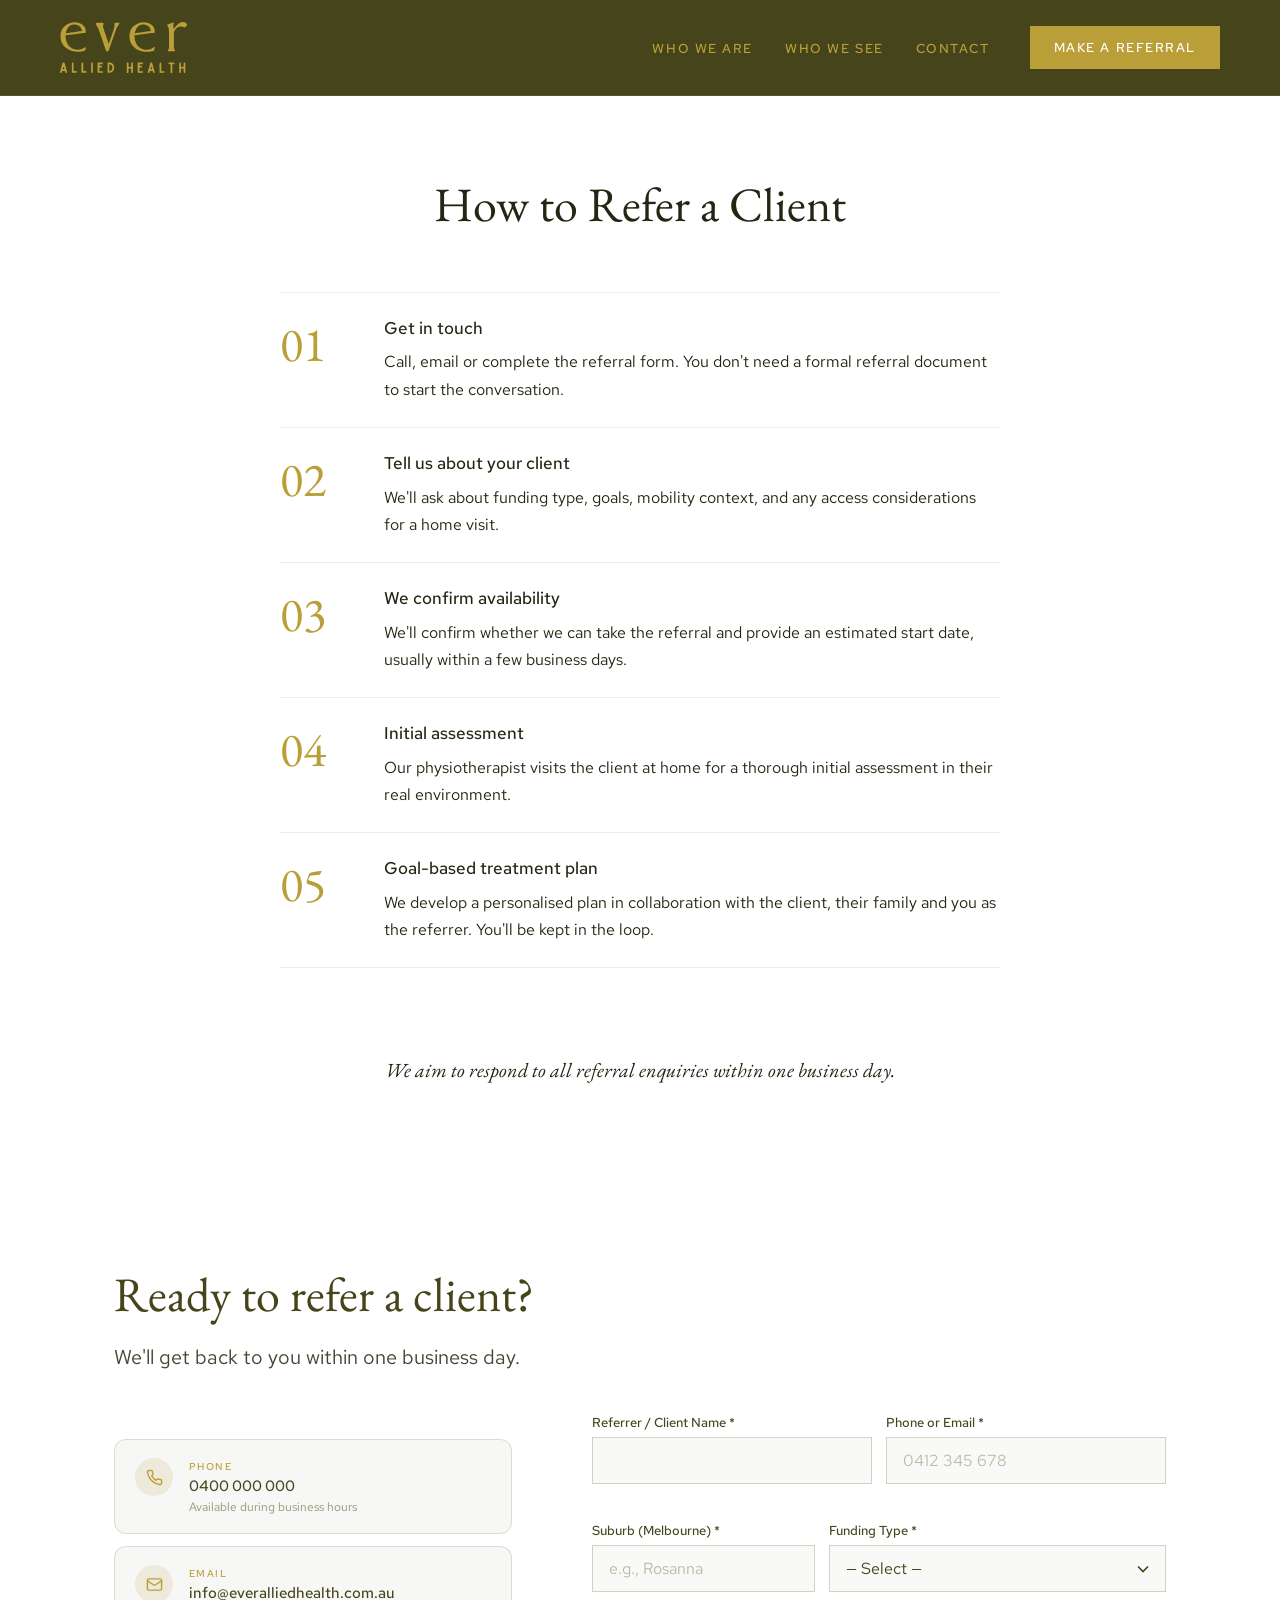
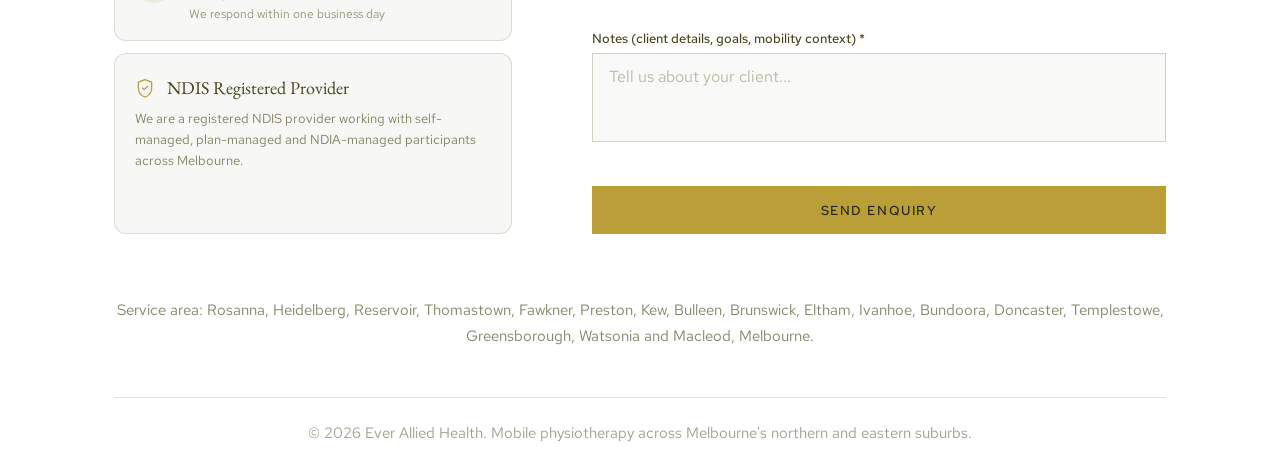
==== commit c7c40251: "Restyle contact section white, fix card/form alignment, update icons across all pages - Convert cont" ====
--- a/contact.html
+++ b/contact.html
@@ -229,12 +229,15 @@
   <footer class="contact-footer" id="contact" aria-label="Contact and footer">
     <div class="container">
 
+      <div class="contact-header">
+        <h2 class="section-heading">Ready to refer a client?</h2>
+        <p class="contact-subtitle">We'll get back to you within one business day.</p>
+      </div>
+
       <div class="contact-two-col">
 
-        <!-- Left: heading, subtitle, contact cards, accent card -->
+        <!-- Left: contact cards, accent card -->
         <div class="contact-col-left">
-          <h2 class="section-heading">Ready to refer a client?</h2>
-          <p class="contact-subtitle">We'll get back to you within one business day.</p>
 
           <div class="contact-detail-cards">
             <a href="tel:0400000000" class="contact-detail-card">
@@ -315,7 +318,7 @@
               </div>
             </div>
 
-            <div class="form-group">
+            <div class="form-group form-group--grow">
               <label for="notes">Notes (client details, goals, mobility context) *</label>
               <textarea id="notes" name="notes" required aria-required="true" rows="3" placeholder="Tell us about your client..."></textarea>
               <span class="form-error"></span>
--- a/styles.css
+++ b/styles.css
@@ -426,7 +426,7 @@
   text-align: left;
   background: transparent;
   border: 1px solid rgba(180, 165, 140, 0.55);
-  border-radius: 12px;
+  border-radius: 4px;
   padding: 40px;
   position: relative;
   min-height: 460px;
@@ -1089,7 +1089,7 @@
    Contact / Footer
    -------------------------------------------------------------------------- */
 .contact-footer {
-  background: var(--color-dark-green);
+  background: #ffffff;
   padding: 100px 24px 0;
 }
 
@@ -1101,7 +1101,7 @@
 }
 
 .contact-footer .section-heading {
-  color: var(--color-cream);
+  color: var(--color-dark-green);
   text-align: left;
 }
 
@@ -1110,10 +1110,14 @@
   font-size: 20px;
   font-weight: 400;
   line-height: 1.7;
-  color: var(--color-cream);
+  color: var(--color-olive-mid);
   margin-top: 16px;
-  opacity: 0.95;
+  opacity: 0.85;
   text-align: left;
+}
+
+.contact-header {
+  margin-bottom: 40px;
 }
 
 /* Two-column layout */
@@ -1121,29 +1125,33 @@
   display: grid;
   grid-template-columns: 1fr 1.15fr;
   gap: 80px;
-  align-items: start;
+  align-items: stretch;
 }
 
 .contact-col-left {
   display: flex;
   flex-direction: column;
   gap: 0;
-  padding-top: 8px;
+  padding-top: 25px;
+}
+
+.contact-col-right {
+  display: flex;
+  flex-direction: column;
 }
 
 .contact-detail-cards {
   display: flex;
   flex-direction: column;
   gap: 12px;
-  margin-top: 32px;
 }
 
 .contact-detail-card {
   display: flex;
   align-items: flex-start;
   gap: 16px;
-  background: rgba(255, 255, 255, 0.06);
-  border: 1px solid rgba(245, 232, 213, 0.15);
+  background: rgba(69, 68, 17, 0.04);
+  border: 1px solid rgba(69, 68, 17, 0.15);
   border-radius: 12px;
   padding: 18px 20px;
   text-decoration: none;
@@ -1151,7 +1159,7 @@
 }
 
 .contact-detail-card:hover {
-  background: rgba(255, 255, 255, 0.10);
+  background: rgba(69, 68, 17, 0.08);
 }
 
 .contact-card-icon-wrap {
@@ -1197,24 +1205,25 @@
   font-family: var(--font-sans);
   font-size: 15px;
   font-weight: 500;
-  color: var(--color-cream);
+  color: var(--color-dark-green);
 }
 
 .contact-card-sub {
   font-family: var(--font-sans);
   font-size: 12px;
   font-weight: 400;
-  color: rgba(245, 232, 213, 0.55);
+  color: rgba(69, 68, 17, 0.55);
   margin-top: 1px;
 }
 
 /* Accent card */
 .contact-accent-card {
-  background: rgba(255, 255, 255, 0.07);
-  border: 1px solid rgba(245, 232, 213, 0.15);
+  background: rgba(69, 68, 17, 0.04);
+  border: 1px solid rgba(69, 68, 17, 0.15);
   border-radius: 12px;
   padding: 22px 20px;
   margin-top: 12px;
+  flex: 1;
   display: flex;
   flex-direction: column;
   gap: 10px;
@@ -1237,7 +1246,7 @@
   font-size: 18px;
   font-weight: 400;
   line-height: 1.3;
-  color: var(--color-cream);
+  color: var(--color-dark-green);
 }
 
 .contact-accent-card p {
@@ -1245,7 +1254,7 @@
   font-size: 13px;
   font-weight: 400;
   line-height: 1.6;
-  color: rgba(245, 232, 213, 0.70);
+  color: rgba(69, 68, 17, 0.65);
 }
 
 .contact-ctas {
@@ -1289,14 +1298,14 @@
   font-size: 15px;
   font-weight: 400;
   line-height: 1.7;
-  color: var(--color-cream);
-  opacity: 0.8;
+  color: var(--color-dark-green);
+  opacity: 0.65;
   margin: 64px 0 0;
   text-align: center;
 }
 
 .contact-footer-bar {
-  border-top: 1px solid rgba(245, 232, 213, 0.2);
+  border-top: 1px solid rgba(69, 68, 17, 0.15);
   margin-top: 48px;
   padding: 24px 0 28px;
 }
@@ -1306,8 +1315,8 @@
   font-size: 15px;
   font-weight: 400;
   line-height: 1.5;
-  color: var(--color-cream);
-  opacity: 0.6;
+  color: var(--color-dark-green);
+  opacity: 0.5;
   text-align: center;
 }
 
@@ -1318,6 +1327,18 @@
   display: flex;
   flex-direction: column;
   gap: 14px;
+  flex: 1;
+}
+
+.form-group--grow {
+  flex: 1;
+  display: flex;
+  flex-direction: column;
+}
+
+.form-group--grow textarea {
+  flex: 1;
+  resize: none;
 }
 
 .form-row-2 {
@@ -1336,7 +1357,7 @@
   font-family: var(--font-sans);
   font-size: 13px;
   font-weight: 500;
-  color: var(--color-cream);
+  color: var(--color-dark-green);
   text-align: left;
 }
 
@@ -1346,15 +1367,15 @@
   font-family: var(--font-sans);
   font-size: 16px;
   padding: 12px 16px;
-  border: 1px solid rgba(245, 232, 213, 0.3);
-  background: rgba(255, 255, 255, 0.05);
-  color: var(--color-cream);
+  border: 1px solid rgba(69, 68, 17, 0.22);
+  background: rgba(69, 68, 17, 0.03);
+  color: var(--color-dark-green);
   transition: border-color 0.2s, background 0.2s;
 }
 
 .form-group input::placeholder,
 .form-group textarea::placeholder {
-  color: rgba(245, 232, 213, 0.5);
+  color: rgba(69, 68, 17, 0.35);
 }
 
 .form-group input:focus,
@@ -1362,14 +1383,14 @@
 .form-group textarea:focus {
   outline: none;
   border-color: var(--color-gold);
-  background: rgba(255, 255, 255, 0.08);
+  background: rgba(69, 68, 17, 0.05);
 }
 
 .form-group input.form-field-error,
 .form-group select.form-field-error,
 .form-group textarea.form-field-error {
   border-color: #ba9f38;
-  background: rgba(184, 150, 46, 0.1);
+  background: rgba(184, 150, 46, 0.08);
 }
 
 .form-error {
@@ -1383,7 +1404,7 @@
 .form-group select {
   cursor: pointer;
   appearance: none;
-  background-image: url("data:image/svg+xml;charset=UTF-8,%3csvg xmlns='http://www.w3.org/2000/svg' viewBox='0 0 24 24' fill='none' stroke='%23f5e8d5' stroke-width='2'%3e%3cpolyline points='6 9 12 15 18 9'%3e%3c/polyline%3e%3c/svg%3e");
+  background-image: url("data:image/svg+xml;charset=UTF-8,%3csvg xmlns='http://www.w3.org/2000/svg' viewBox='0 0 24 24' fill='none' stroke='%2345441a' stroke-width='2'%3e%3cpolyline points='6 9 12 15 18 9'%3e%3c/polyline%3e%3c/svg%3e");
   background-repeat: no-repeat;
   background-position: right 12px center;
   background-size: 20px;
@@ -1412,15 +1433,15 @@
   font-family: var(--font-serif);
   font-size: 36px;
   font-weight: 400;
-  color: var(--color-cream);
+  color: var(--color-dark-green);
   margin-bottom: 16px;
 }
 
 .form-success-message p {
   font-family: var(--font-sans);
   font-size: 18px;
-  color: var(--color-cream);
-  opacity: 0.9;
+  color: var(--color-dark-green);
+  opacity: 0.8;
 }
 
 /* Error Message */
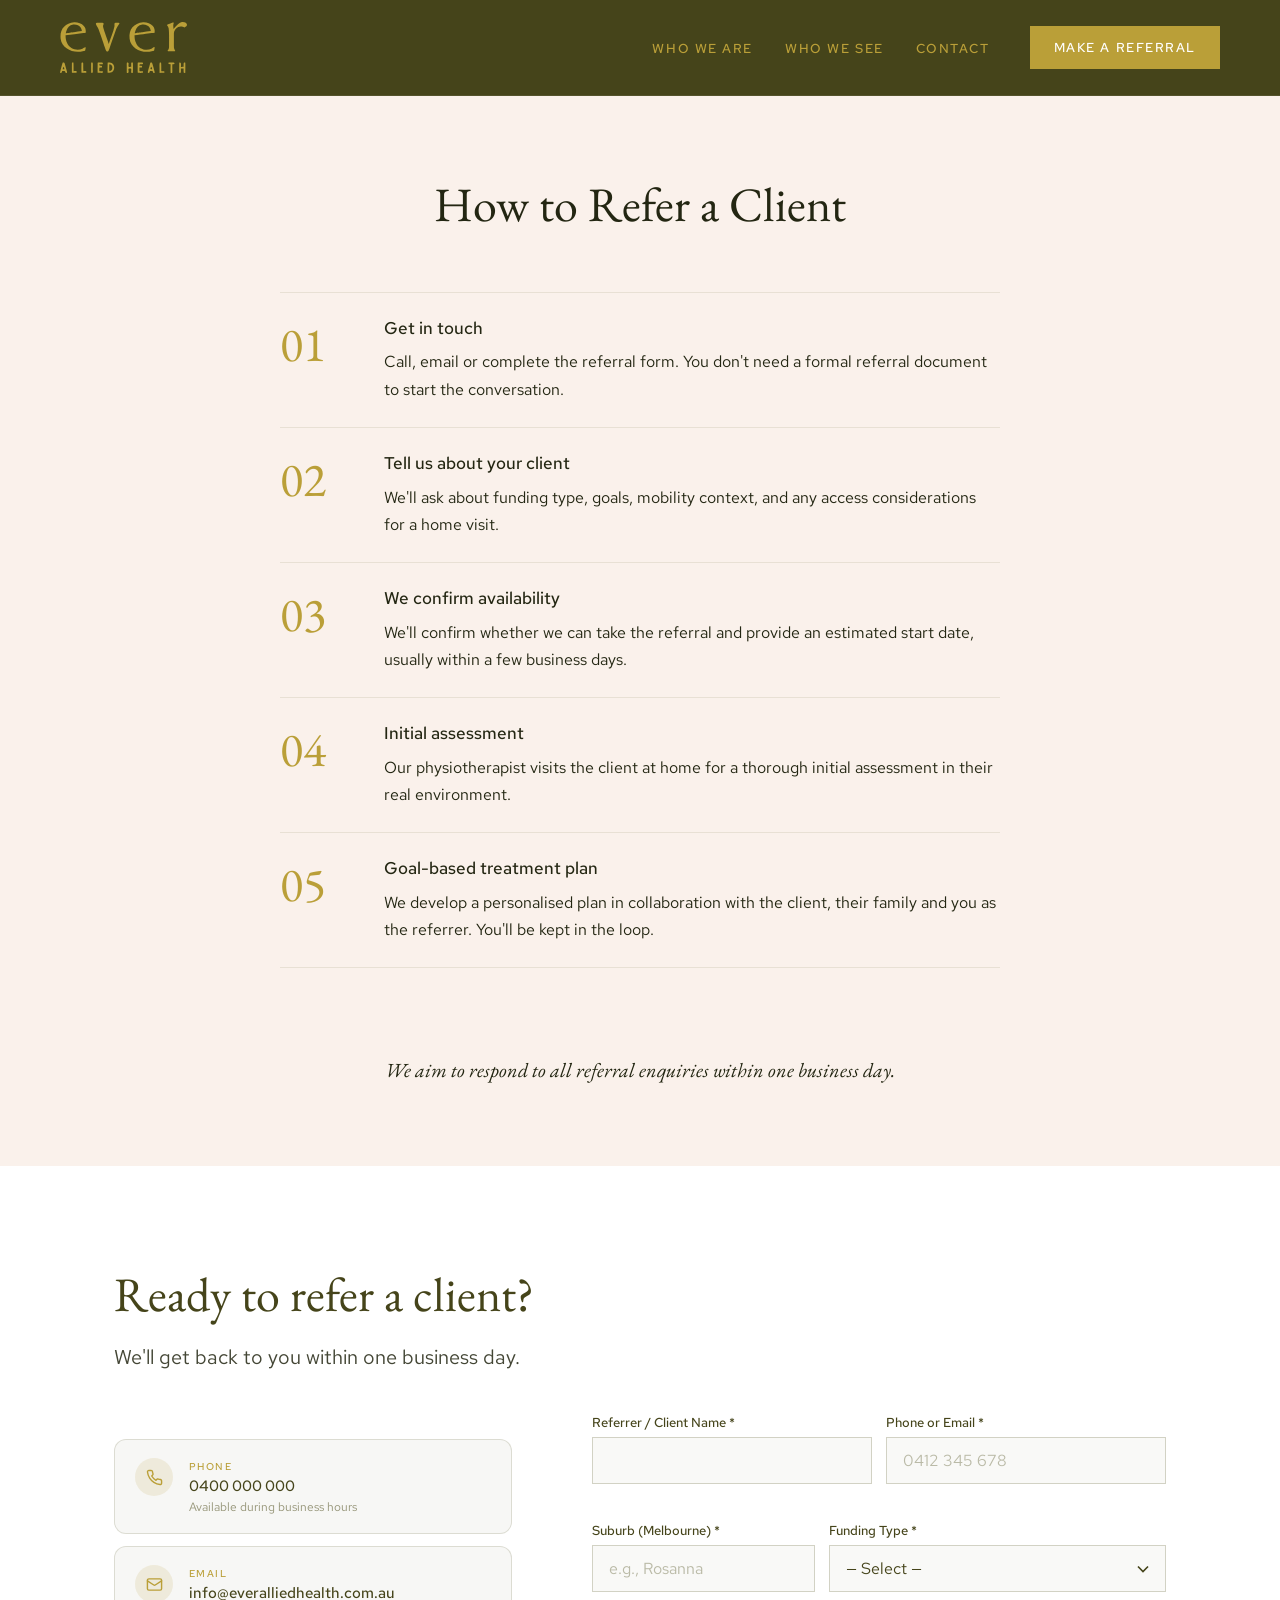
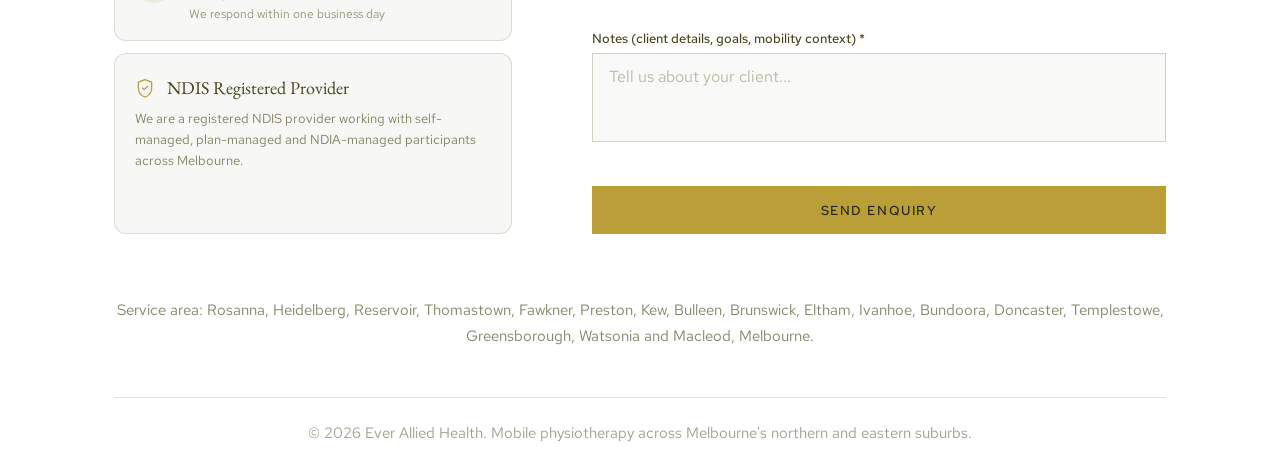
==== commit 4ad2298b: "Apply consistent card styles and UI polish across all pages - Philosophy cards (who-we-are): style 2" ====
--- a/contact.html
+++ b/contact.html
@@ -21,7 +21,7 @@
        =================================================================== */
 
     .contact-refer {
-      background: var(--color-white);
+      background: #faf1eb;
       padding: 80px 24px;
     }
 
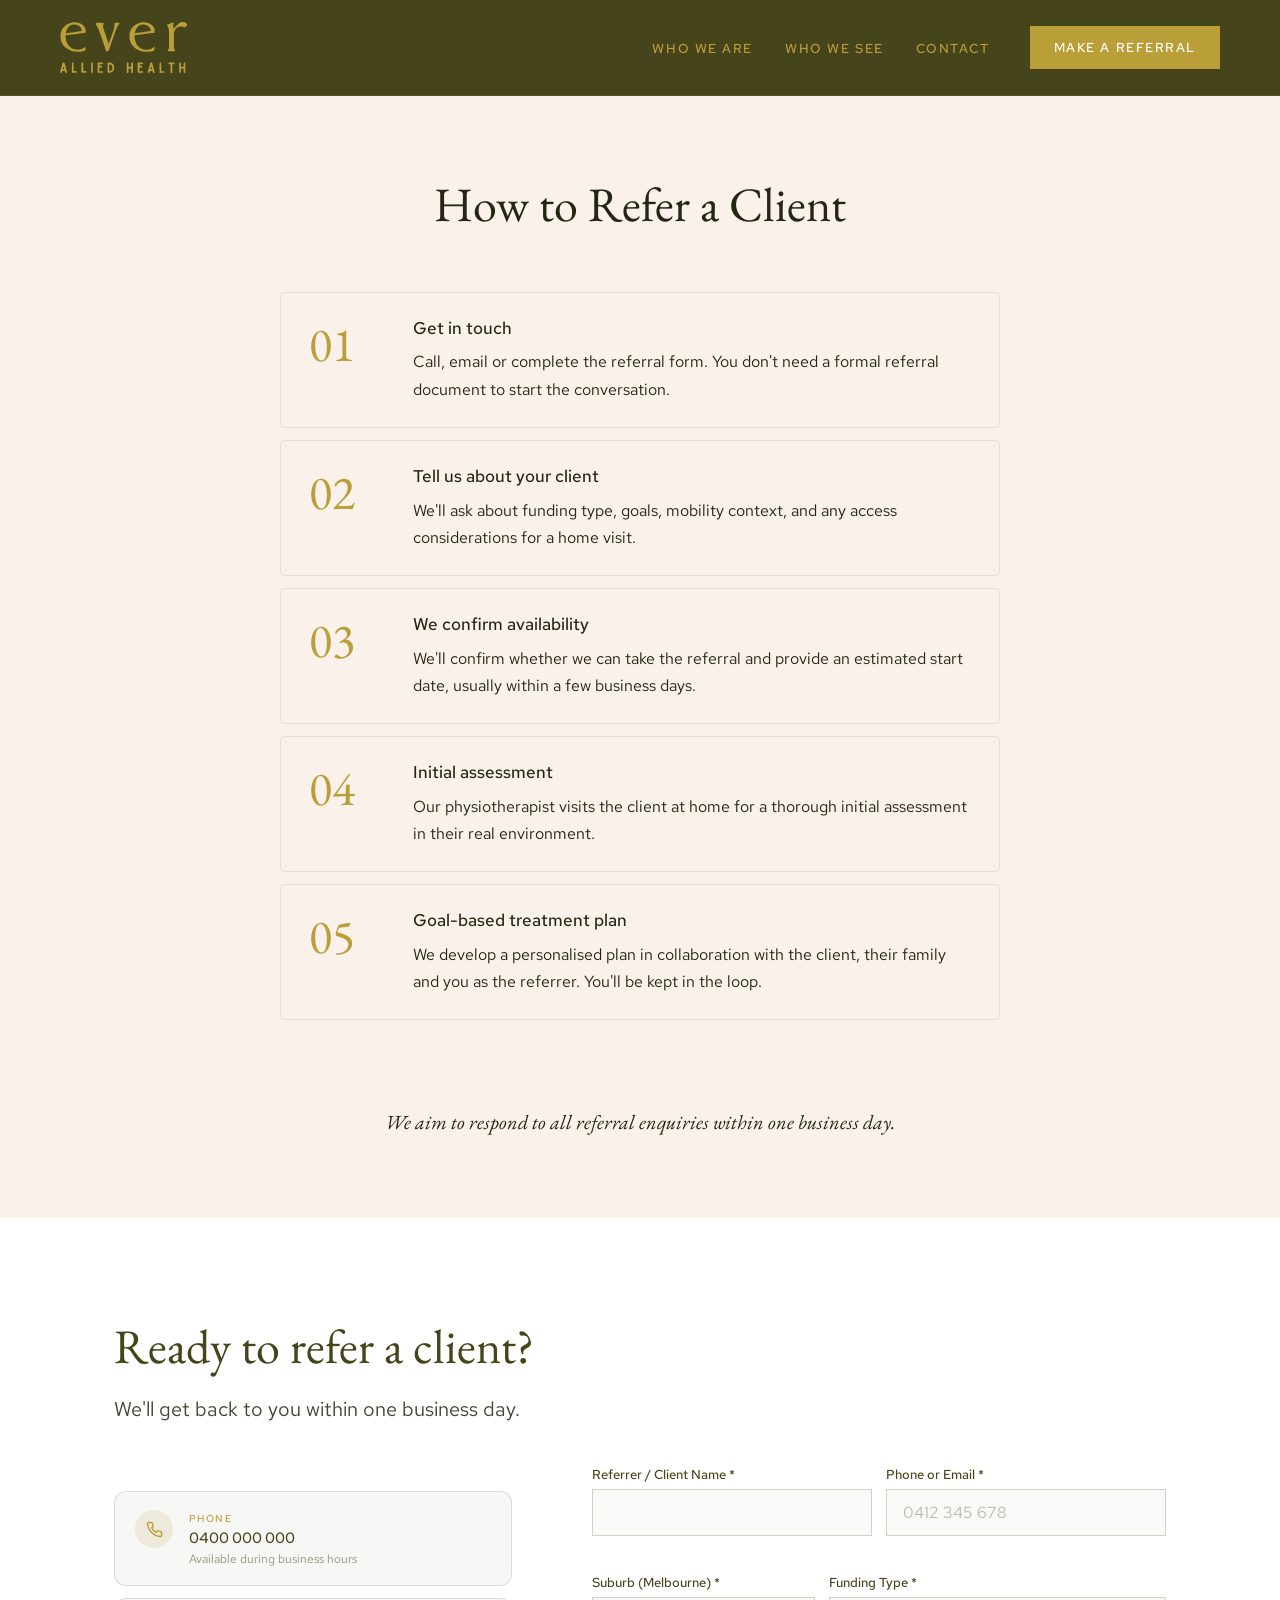
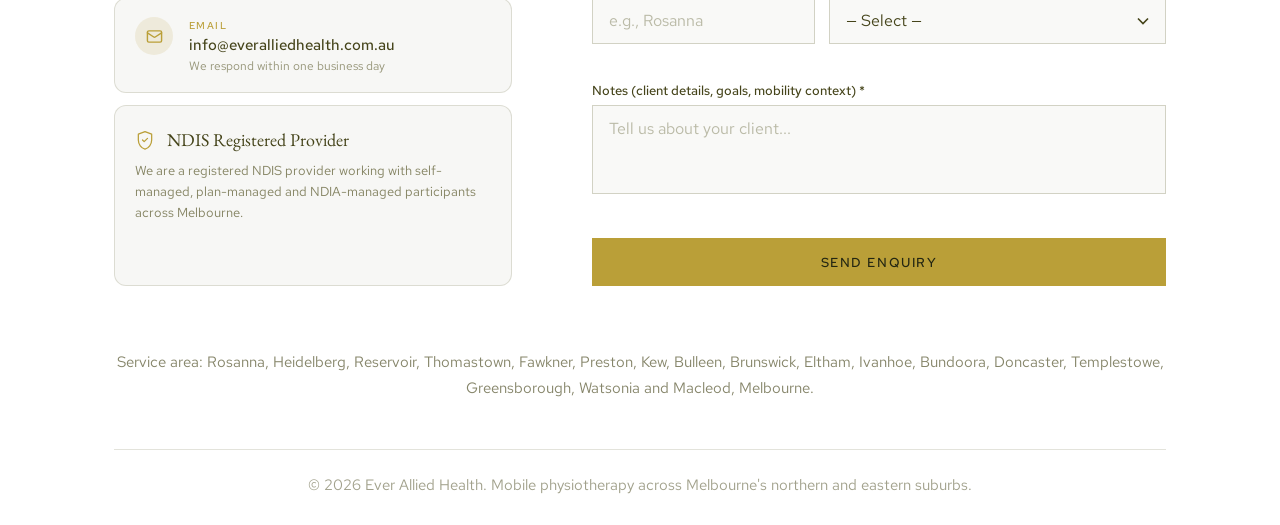
==== commit ecba3b80: "Redesign funding/team sections, mobile optimisation, and asset updates - who-we-see: two-column fund" ====
--- a/contact.html
+++ b/contact.html
@@ -36,6 +36,7 @@
     .refer-steps-list {
       display: flex;
       flex-direction: column;
+      gap: 12px;
       width: 100%;
       max-width: 720px;
     }
@@ -44,12 +45,9 @@
       display: grid;
       grid-template-columns: 80px 1fr;
       gap: 24px;
-      padding: 24px 0;
-      border-bottom: 1px solid rgba(69, 68, 17, 0.10);
-    }
-
-    .refer-step-item:first-child {
-      border-top: 1px solid rgba(69, 68, 17, 0.10);
+      padding: 24px 28px;
+      border: 1px solid rgba(69, 68, 17, 0.10);
+      border-radius: 4px;
     }
 
     .refer-step-num {
@@ -103,7 +101,7 @@
     @media (max-width: 768px) {
       .contact-refer { padding: 56px 24px; }
       .refer-steps-list { max-width: 100%; }
-      .refer-step-item { grid-template-columns: 56px 1fr; gap: 16px; padding: 32px 0; }
+      .refer-step-item { grid-template-columns: 56px 1fr; gap: 16px; padding: 24px 20px; }
       .refer-step-num { font-size: 36px; }
       .refer-closing { font-size: 18px; }
 
@@ -114,8 +112,9 @@
     }
 
     @media (max-width: 480px) {
-      .refer-step-item { grid-template-columns: 48px 1fr; }
+      .refer-step-item { grid-template-columns: 48px 1fr; padding: 20px 16px; }
       .refer-step-num { font-size: 30px; }
+      .refer-steps-list { gap: 8px; }
     }
   </style>
 </head>
--- a/styles.css
+++ b/styles.css
@@ -1598,7 +1598,11 @@
    RESPONSIVE — Small mobile (≤480px)
    ========================================================================== */
 @media (max-width: 480px) {
+  .nav-inner { padding: 0 16px; }
   .hero-content h1 { font-size: 32px; }
+  .hero-content { padding: 64px 20px; }
+  .hero-ctas { flex-direction: column; align-items: center; gap: 12px; }
+  .btn-primary, .btn-outline-white { width: 100%; max-width: 280px; text-align: center; justify-content: center; }
   .values-intro { font-size: 22px; }
   .values-tagline { font-size: 22px; }
   .stat-block .stat-number { font-size: 48px; }
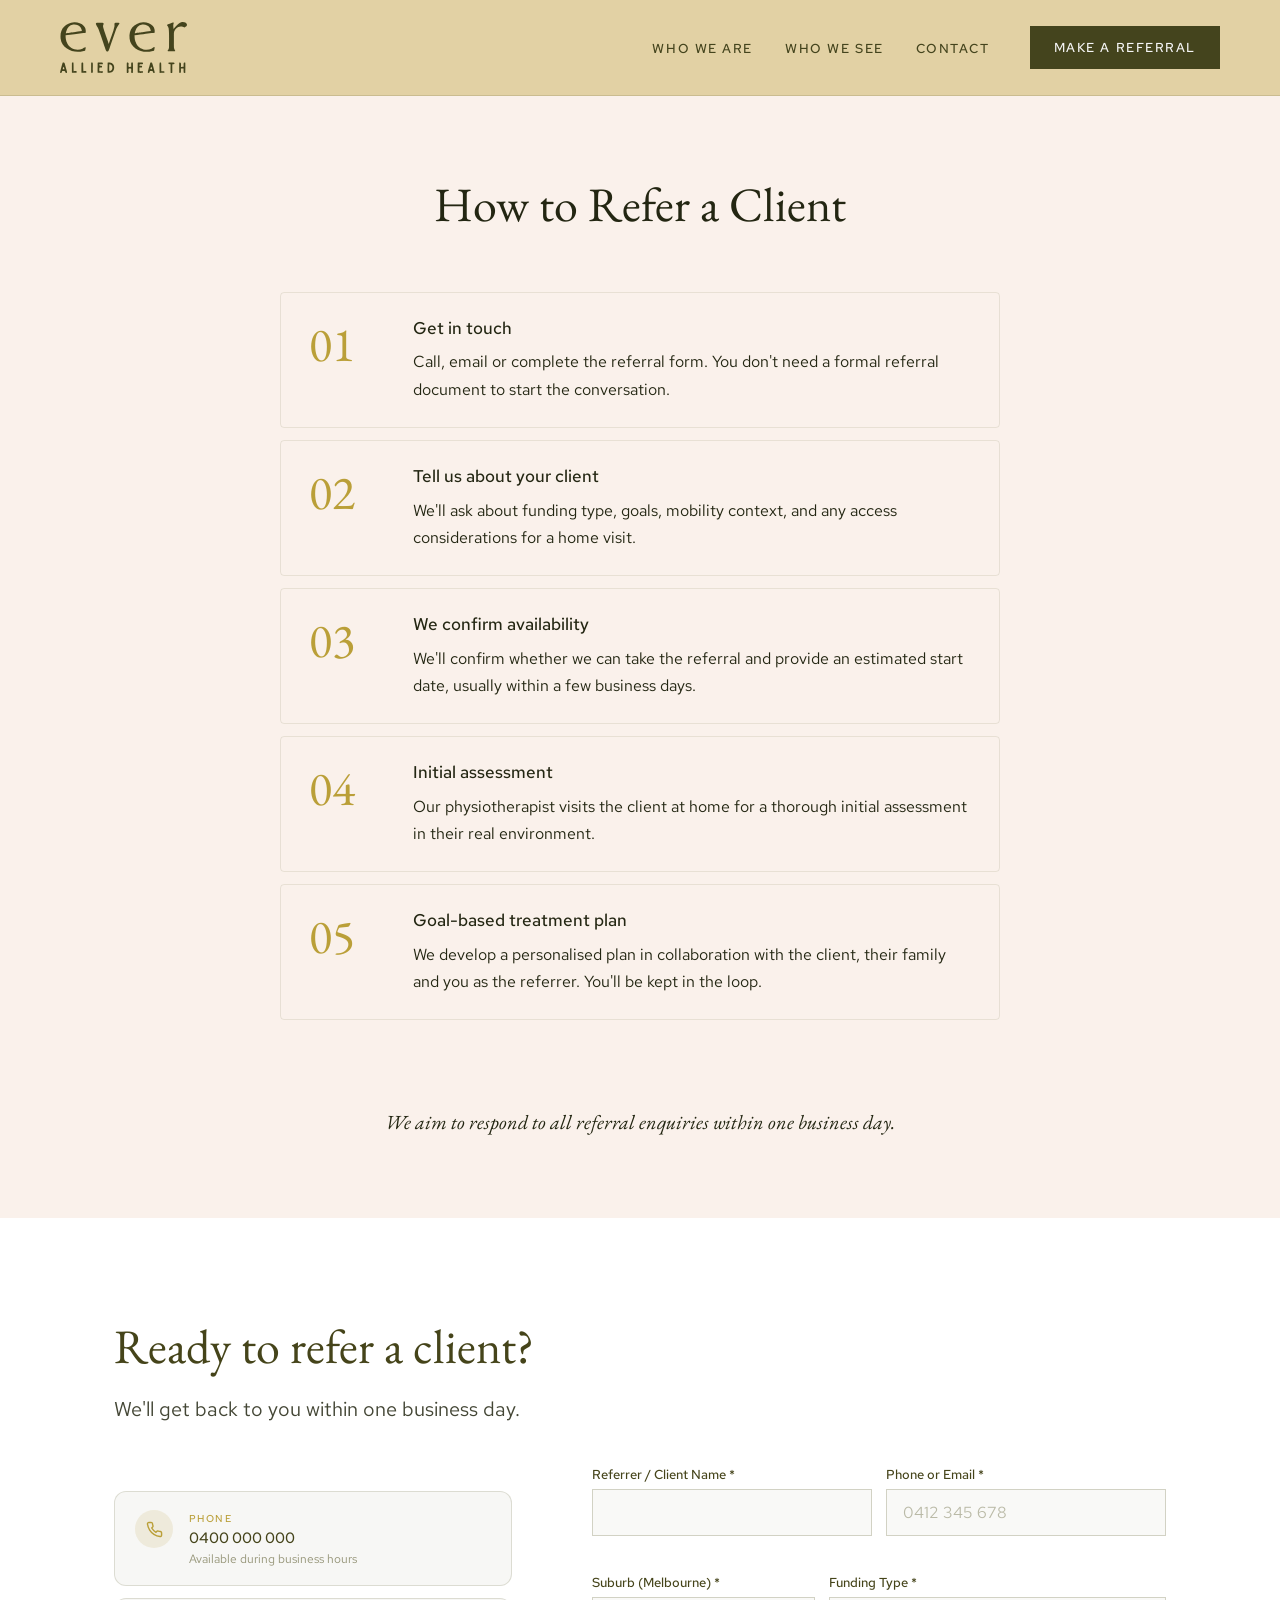
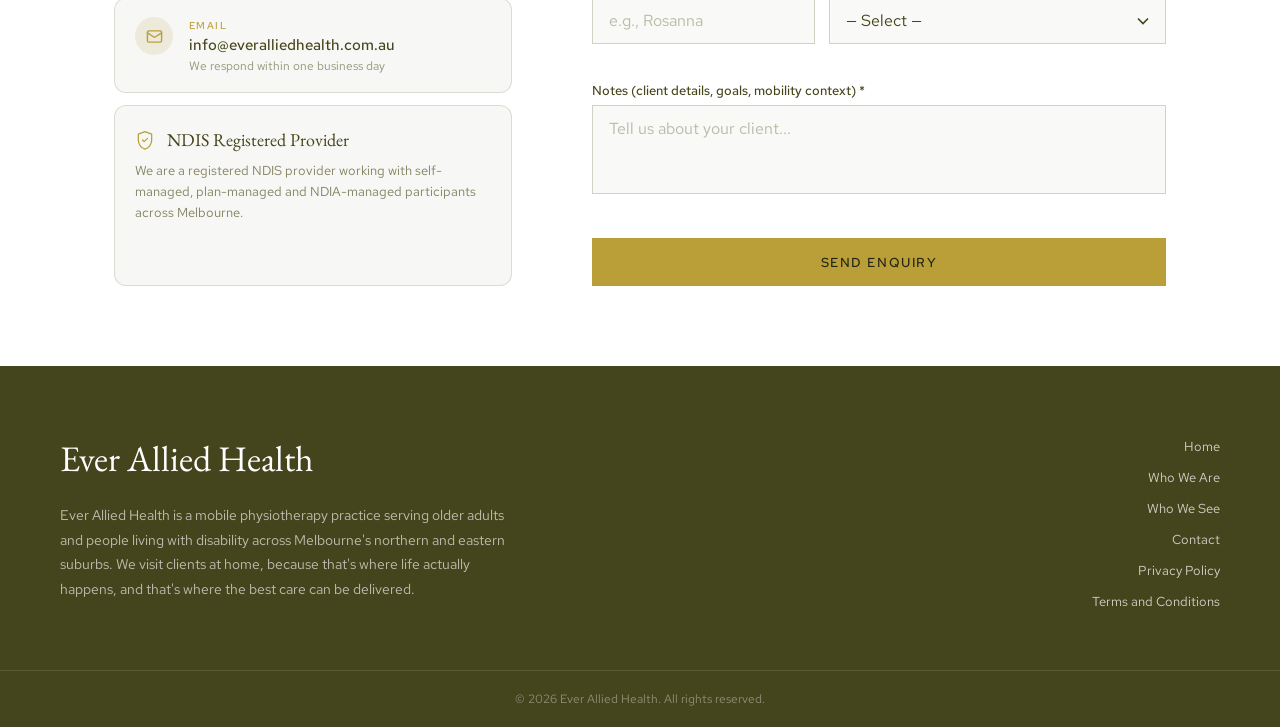
==== commit 051aa29a: "Restyle hero with dark green text, left-align, add site footer, and polish contact section - Logo, h" ====
--- a/contact.html
+++ b/contact.html
@@ -338,12 +338,29 @@
 
       </div>
 
-      <p class="contact-service-area">Service area: Rosanna, Heidelberg, Reservoir, Thomastown, Fawkner, Preston, Kew, Bulleen, Brunswick, Eltham, Ivanhoe, Bundoora, Doncaster, Templestowe, Greensborough, Watsonia and Macleod, Melbourne.</p>
-
-      <div class="contact-footer-bar">
-        <p class="contact-copyright">© 2026 Ever Allied Health. Mobile physiotherapy across Melbourne's northern and eastern suburbs.</p>
-      </div>
-
+    </div>
+  </footer>
+
+  <!-- ========================================================================
+       SITE FOOTER
+       ====================================================================== -->
+  <footer class="site-footer">
+    <div class="site-footer-inner">
+      <div class="site-footer-brand">
+        <p class="site-footer-name">Ever Allied Health</p>
+        <p class="site-footer-desc">Ever Allied Health is a mobile physiotherapy practice serving older adults and people living with disability across Melbourne's northern and eastern suburbs. We visit clients at home, because that's where life actually happens, and that's where the best care can be delivered.</p>
+      </div>
+      <nav class="site-footer-nav" aria-label="Footer navigation">
+        <a href="index.html">Home</a>
+        <a href="who-we-are.html">Who We Are</a>
+        <a href="who-we-see.html">Who We See</a>
+        <a href="contact.html">Contact</a>
+        <a href="#">Privacy Policy</a>
+        <a href="#">Terms and Conditions</a>
+      </nav>
+    </div>
+    <div class="site-footer-bar">
+      <p class="site-footer-copyright">© 2026 Ever Allied Health. All rights reserved.</p>
     </div>
   </footer>
 
--- a/styles.css
+++ b/styles.css
@@ -128,15 +128,15 @@
   top: 0;
   z-index: 100;
   width: 100%;
-  background: var(--color-dark-green);
-  border-bottom: 1px solid rgba(255, 255, 255, 0.08);
+  background: #e2d1a4;
+  border-bottom: 1px solid rgba(68, 68, 29, 0.15);
   backdrop-filter: blur(8px);
   -webkit-backdrop-filter: blur(8px);
   transition: box-shadow 0.2s ease;
 }
 
 .site-nav.scrolled {
-  box-shadow: 0 2px 16px rgba(0, 0, 0, 0.25);
+  box-shadow: 0 2px 16px rgba(68, 68, 29, 0.15);
 }
 
 .nav-inner {
@@ -177,7 +177,7 @@
   font-family: var(--font-sans);
   font-size: 13px;
   font-weight: 500;
-  color: var(--color-gold);
+  color: #44441d;
   text-transform: uppercase;
   letter-spacing: 1.56px;
   line-height: 1.5;
@@ -190,8 +190,8 @@
 
 .nav-cta {
   display: inline-block;
-  background: var(--color-gold);
-  color: #ffffff;
+  background: #44441d;
+  color: #f5f5f5;
   font-family: var(--font-sans);
   font-size: 13px;
   font-weight: 500;
@@ -205,7 +205,7 @@
 }
 
 .nav-cta:hover {
-  background: #a08530;
+  background: #2e2e12;
 }
 
 /* Hamburger (mobile only) */
@@ -285,36 +285,45 @@
   min-height: calc(100vh - var(--nav-height));
   display: flex;
   align-items: center;
-  justify-content: center;
+  justify-content: flex-start;
   overflow: hidden;
   background: #232612;
 }
 
-/* Background photo — 8% opacity over the dark green */
 .hero-bg-photo {
   position: absolute;
   inset: 0;
   background: url('assets/vanessa-hero.png') center / cover no-repeat;
-  opacity: 0.25;
+  opacity: 0.55;
   z-index: 0;
 }
 
-/* Canvas sits above the photo layer */
+/* Gradient overlay — sits above photo, below bokeh and content */
+.hero::after {
+  content: '';
+  position: absolute;
+  inset: 0;
+  background: linear-gradient(to right, white, rgba(226, 209, 164, 0.4) 61.538%);
+  z-index: 1;
+  pointer-events: none;
+}
+
+/* Canvas sits above the gradient layer */
 .hero-canvas {
   position: absolute;
   inset: 0;
   width: 100%;
   height: 100%;
-  z-index: 1;
+  z-index: 2;
   display: block;
 }
 
 .hero-content {
   position: relative;
-  z-index: 2;
-  text-align: center;
-  max-width: 1052px;
-  padding: 120px 24px;
+  z-index: 3;
+  text-align: left;
+  max-width: 600px;
+  padding: 120px 24px 120px 60px;
 }
 
 .hero-content h1 {
@@ -322,7 +331,7 @@
   font-size: 72px;
   font-weight: 400;
   line-height: 1.1;
-  color: #fffaf6;
+  color: #44441d;
   margin-bottom: 32px;
 }
 
@@ -331,23 +340,23 @@
   font-size: 20px;
   font-weight: 400;
   line-height: 1.7;
-  color: #fffaf6;
+  color: #44441d;
   max-width: 560px;
-  margin: 0 auto 48px;
+  margin: 0 0 48px;
 }
 
 .hero-ctas {
   display: flex;
   gap: 16px;
-  justify-content: center;
+  justify-content: flex-start;
   align-items: center;
   flex-wrap: wrap;
 }
 
 .btn-primary {
   display: inline-block;
-  background: #faf1eb;
-  color: #232612;
+  background: #44441d;
+  color: #ffffff;
   font-family: var(--font-sans);
   font-size: 13px;
   font-weight: 500;
@@ -360,12 +369,12 @@
   white-space: nowrap;
 }
 
-.btn-primary:hover { background: #e5d0a1; }
+.btn-primary:hover { background: #5a5a28; }
 
 .btn-outline-white {
   display: inline-block;
-  border: 2px solid #faf1eb;
-  color: #faf1eb;
+  border: 2px solid #44441d;
+  color: #44441d;
   font-family: var(--font-sans);
   font-size: 13px;
   font-weight: 500;
@@ -379,7 +388,7 @@
 }
 
 .btn-outline-white:hover {
-  background: rgba(252, 243, 234, 0.1);
+  background: rgba(68, 68, 29, 0.08);
 }
 
 /* --------------------------------------------------------------------------
@@ -1090,7 +1099,7 @@
    -------------------------------------------------------------------------- */
 .contact-footer {
   background: #ffffff;
-  padding: 100px 24px 0;
+  padding: 100px 24px 80px;
 }
 
 .contact-footer .container {
@@ -1321,6 +1330,80 @@
 }
 
 /* --------------------------------------------------------------------------
+   Site Footer
+   -------------------------------------------------------------------------- */
+.site-footer {
+  background: #44441d;
+}
+
+.site-footer-inner {
+  display: flex;
+  justify-content: space-between;
+  align-items: flex-start;
+  gap: 60px;
+  max-width: 2056px;
+  margin: 0 auto;
+  padding: 72px 60px 60px;
+}
+
+.site-footer-brand {
+  max-width: 460px;
+}
+
+.site-footer-name {
+  font-family: var(--font-serif);
+  font-size: 36px;
+  font-weight: 400;
+  line-height: 1.15;
+  color: #ffffff;
+  margin-bottom: 24px;
+}
+
+.site-footer-desc {
+  font-family: var(--font-sans);
+  font-size: 14px;
+  font-weight: 400;
+  line-height: 1.75;
+  color: rgba(255, 255, 255, 0.65);
+}
+
+.site-footer-nav {
+  display: flex;
+  flex-direction: column;
+  align-items: flex-end;
+  gap: 14px;
+  flex-shrink: 0;
+}
+
+.site-footer-nav a {
+  font-family: var(--font-sans);
+  font-size: 13px;
+  font-weight: 400;
+  color: rgba(255, 255, 255, 0.75);
+  text-decoration: none;
+  transition: color 0.15s;
+}
+
+.site-footer-nav a:hover {
+  color: #ffffff;
+}
+
+.site-footer-bar {
+  border-top: 1px solid rgba(255, 255, 255, 0.12);
+  padding: 20px 60px;
+  max-width: 2056px;
+  margin: 0 auto;
+}
+
+.site-footer-copyright {
+  font-family: var(--font-sans);
+  font-size: 12px;
+  font-weight: 400;
+  color: rgba(255, 255, 255, 0.4);
+  text-align: center;
+}
+
+/* --------------------------------------------------------------------------
    Contact Form
    -------------------------------------------------------------------------- */
 .contact-form {
@@ -1499,6 +1582,10 @@
     --nav-height: 72px;
   }
 
+  .site-footer-inner { flex-direction: column; padding: 48px 24px 40px; gap: 40px; }
+  .site-footer-nav { align-items: flex-start; }
+  .site-footer-bar { padding: 20px 24px; }
+
   /* Nav */
   .nav-inner { padding: 0 24px; height: 72px; }
   .nav-links { display: none; }
@@ -1578,7 +1665,7 @@
   .refer-closing { font-size: 20px; margin-top: 48px; }
 
   /* Contact */
-  .contact-footer { padding: 72px 24px 0; }
+  .contact-footer { padding: 72px 24px 64px; }
   .contact-footer .section-heading { font-size: 32px; text-align: center; }
   .contact-subtitle { font-size: 17px; text-align: center; }
   .contact-ctas { gap: 16px; }
@@ -1728,9 +1815,9 @@
               box-shadow 0.3s cubic-bezier(0.4, 0, 0.2, 1);
 }
 .btn-primary:hover {
-  background: #e5d0a1;
+  background: #5a5a28;
   transform: translateY(-2px);
-  box-shadow: 0 8px 20px -4px rgba(69, 68, 17, 0.20);
+  box-shadow: 0 8px 20px -4px rgba(68, 68, 29, 0.30);
 }
 
 .btn-outline-white {
@@ -1739,7 +1826,7 @@
               transform  0.3s cubic-bezier(0.4, 0, 0.2, 1);
 }
 .btn-outline-white:hover {
-  background: rgba(252, 243, 234, 0.1);
+  background: rgba(68, 68, 29, 0.08);
   transform: translateY(-2px);
 }
 
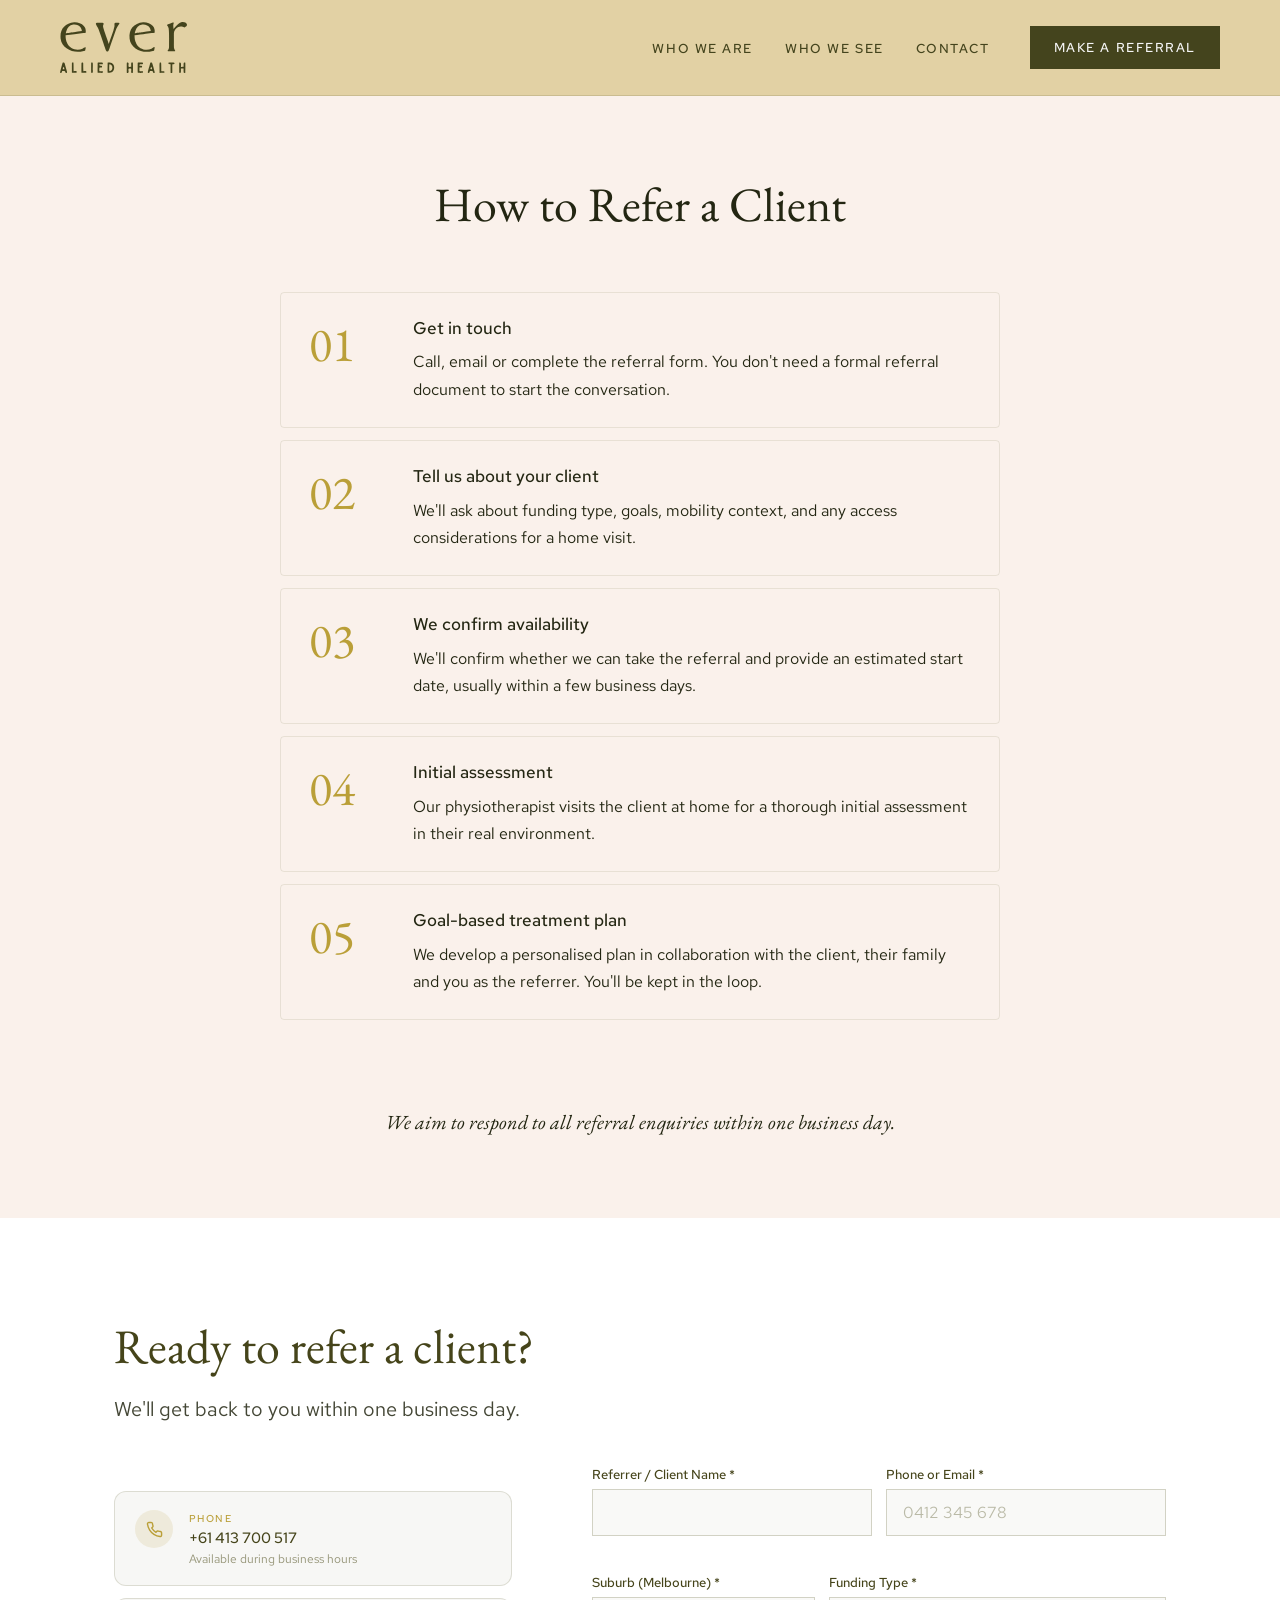
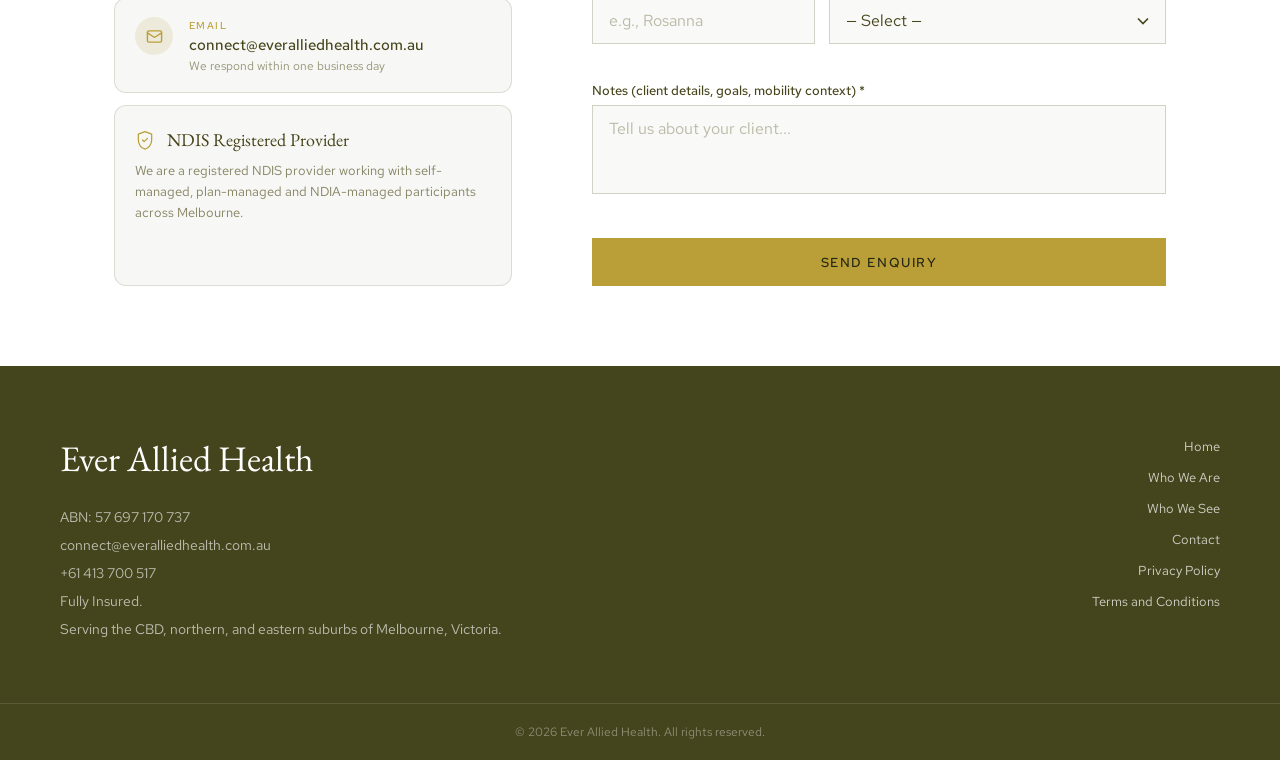
==== commit 0e750dda: "Update contact details, footer subtext, and remove service area line - Phone updated to +61 413 700 " ====
--- a/contact.html
+++ b/contact.html
@@ -239,7 +239,7 @@
         <div class="contact-col-left">
 
           <div class="contact-detail-cards">
-            <a href="tel:0400000000" class="contact-detail-card">
+            <a href="tel:+61413700517" class="contact-detail-card">
               <div class="contact-card-icon-wrap">
                 <div class="contact-card-icon">
                   <svg viewBox="0 0 16 16" fill="none" xmlns="http://www.w3.org/2000/svg" aria-hidden="true">
@@ -249,11 +249,11 @@
               </div>
               <div class="contact-card-text">
                 <span class="contact-card-label">Phone</span>
-                <span class="contact-card-value">0400 000 000</span>
+                <span class="contact-card-value">+61 413 700 517</span>
                 <span class="contact-card-sub">Available during business hours</span>
               </div>
             </a>
-            <a href="mailto:info@everalliedhealth.com.au" class="contact-detail-card">
+            <a href="mailto:connect@everalliedhealth.com.au" class="contact-detail-card">
               <div class="contact-card-icon-wrap">
                 <div class="contact-card-icon">
                   <svg viewBox="0 0 16 16" fill="none" xmlns="http://www.w3.org/2000/svg" aria-hidden="true">
@@ -264,7 +264,7 @@
               </div>
               <div class="contact-card-text">
                 <span class="contact-card-label">Email</span>
-                <span class="contact-card-value">info@everalliedhealth.com.au</span>
+                <span class="contact-card-value">connect@everalliedhealth.com.au</span>
                 <span class="contact-card-sub">We respond within one business day</span>
               </div>
             </a>
@@ -325,7 +325,7 @@
 
             <button type="submit" class="btn-gold">Send Enquiry</button>
             <div id="form-error" class="form-error-message" style="display: none;">
-              Something went wrong — please email us directly at <a href="mailto:info@everalliedhealth.com.au">info@everalliedhealth.com.au</a>
+              Something went wrong — please email us directly at <a href="mailto:connect@everalliedhealth.com.au">connect@everalliedhealth.com.au</a>
             </div>
           </form>
 
@@ -348,7 +348,7 @@
     <div class="site-footer-inner">
       <div class="site-footer-brand">
         <p class="site-footer-name">Ever Allied Health</p>
-        <p class="site-footer-desc">Ever Allied Health is a mobile physiotherapy practice serving older adults and people living with disability across Melbourne's northern and eastern suburbs. We visit clients at home, because that's where life actually happens, and that's where the best care can be delivered.</p>
+        <p class="site-footer-desc site-footer-meta">ABN: 57 697 170 737<br><a href="mailto:connect@everalliedhealth.com.au">connect@everalliedhealth.com.au</a><br><a href="tel:+61413700517">+61 413 700 517</a><br>Fully Insured.<br>Serving the CBD, northern, and eastern suburbs of Melbourne, Victoria.</p>
       </div>
       <nav class="site-footer-nav" aria-label="Footer navigation">
         <a href="index.html">Home</a>
--- a/styles.css
+++ b/styles.css
@@ -1365,6 +1365,20 @@
   font-weight: 400;
   line-height: 1.75;
   color: rgba(255, 255, 255, 0.65);
+}
+
+.site-footer-meta {
+  margin-top: 20px;
+  line-height: 2;
+}
+
+.site-footer-meta a {
+  color: rgba(255, 255, 255, 0.65);
+  text-decoration: none;
+}
+
+.site-footer-meta a:hover {
+  color: #ffffff;
 }
 
 .site-footer-nav {
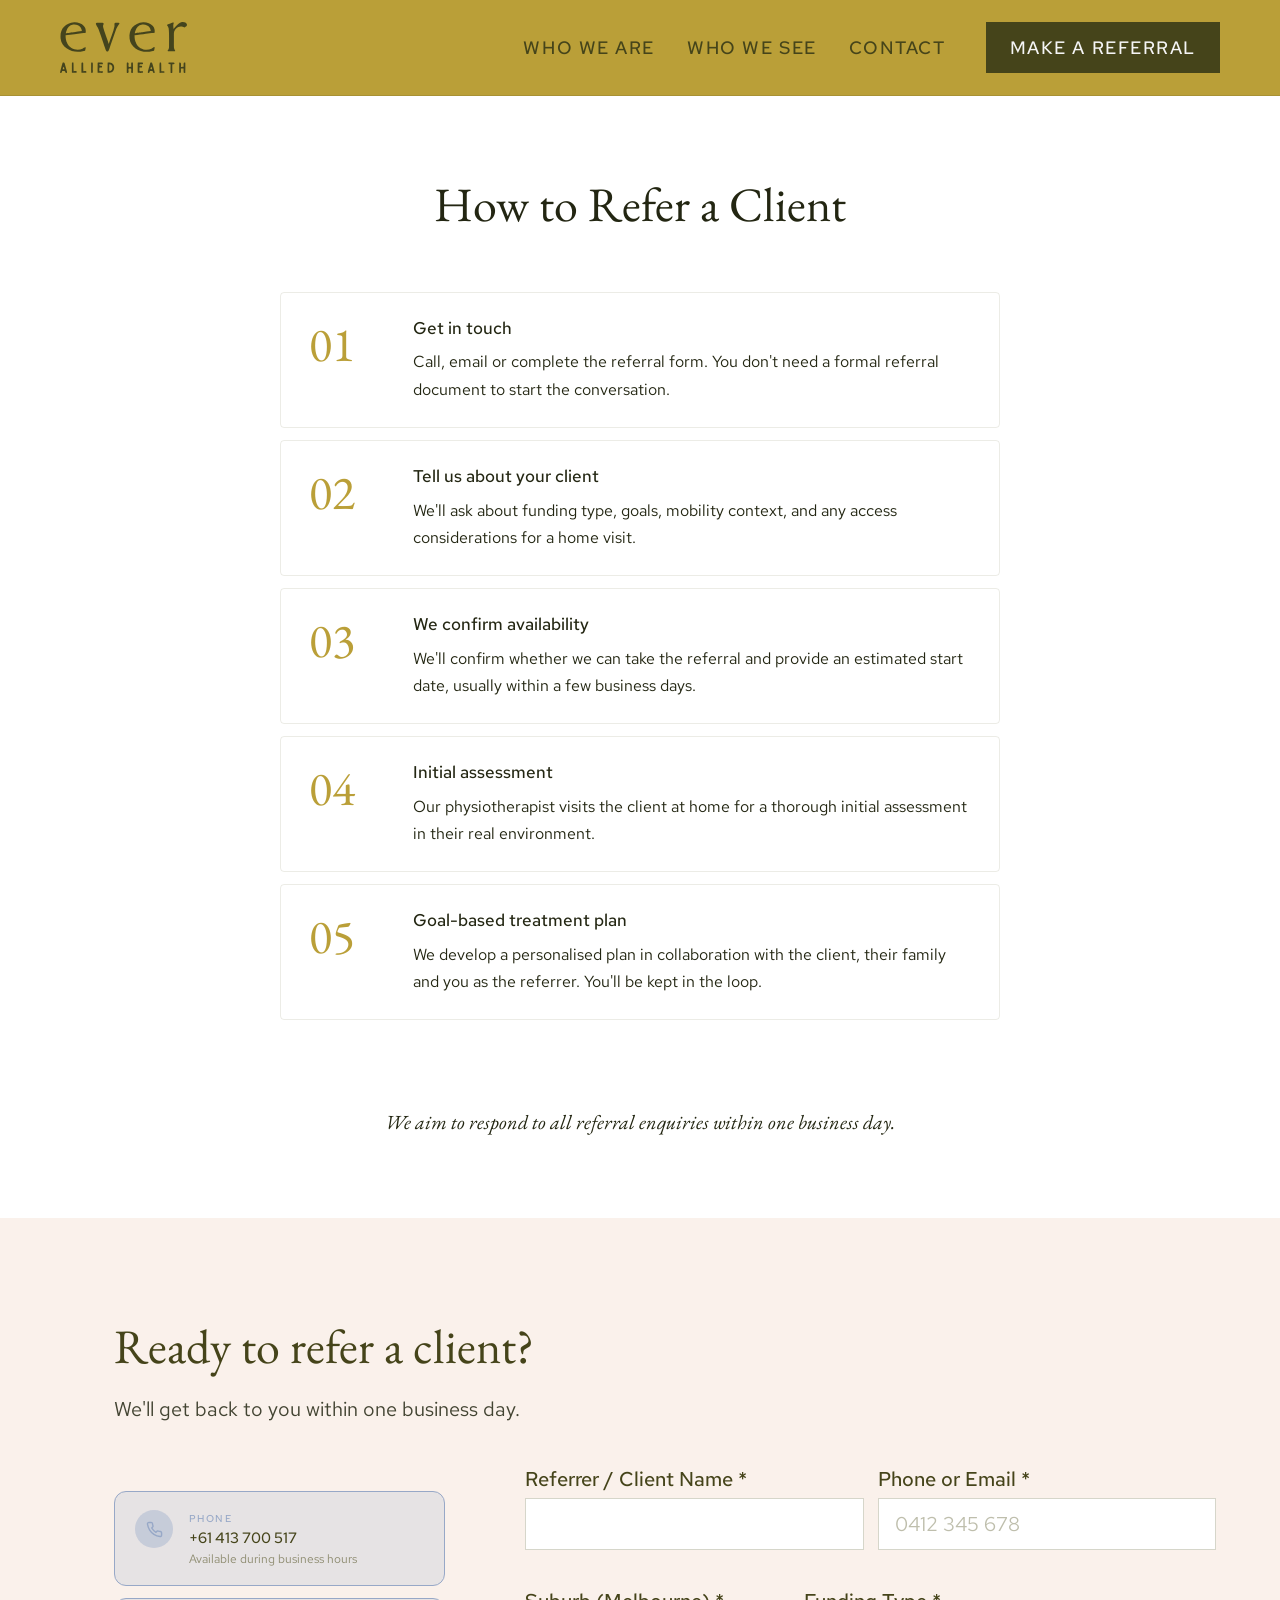
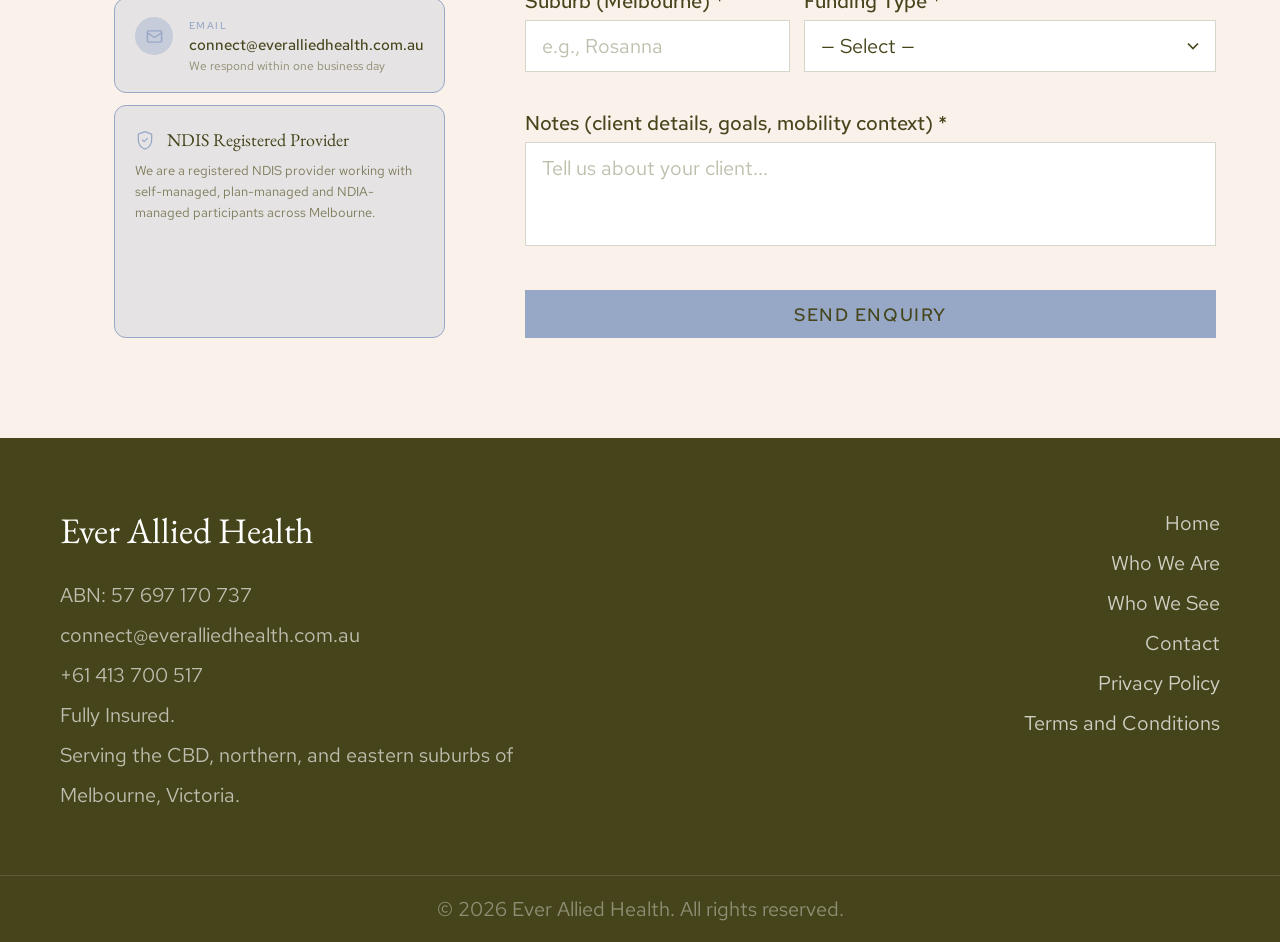
==== commit d3f02a3a: "UI polish: section backgrounds, colours, form fields, hero sizing - Swap Who We See / Ready to Refer" ====
--- a/contact.html
+++ b/contact.html
@@ -21,7 +21,7 @@
        =================================================================== */
 
     .contact-refer {
-      background: #faf1eb;
+      background: #ffffff;
       padding: 80px 24px;
     }
 
--- a/styles.css
+++ b/styles.css
@@ -128,7 +128,7 @@
   top: 0;
   z-index: 100;
   width: 100%;
-  background: #e2d1a4;
+  background: #ba9f38;
   border-bottom: 1px solid rgba(68, 68, 29, 0.15);
   backdrop-filter: blur(8px);
   -webkit-backdrop-filter: blur(8px);
@@ -175,9 +175,9 @@
 
 .nav-links a {
   font-family: var(--font-sans);
-  font-size: 13px;
+  font-size: 18px;
   font-weight: 500;
-  color: #44441d;
+  color: #45441a;
   text-transform: uppercase;
   letter-spacing: 1.56px;
   line-height: 1.5;
@@ -190,15 +190,15 @@
 
 .nav-cta {
   display: inline-block;
-  background: #44441d;
+  background: #45441a;
   color: #f5f5f5;
   font-family: var(--font-sans);
-  font-size: 13px;
+  font-size: 18px;
   font-weight: 500;
   text-transform: uppercase;
   letter-spacing: 1.56px;
   padding: 12px 24px;
-  height: 43px;
+  height: auto;
   white-space: nowrap;
   transition: background 0.15s;
   line-height: 1.5;
@@ -261,7 +261,7 @@
 
 .nav-mobile-menu a {
   font-family: var(--font-sans);
-  font-size: 13px;
+  font-size: 18px;
   font-weight: 500;
   text-transform: uppercase;
   letter-spacing: 1.56px;
@@ -323,7 +323,7 @@
   z-index: 3;
   text-align: left;
   max-width: 600px;
-  padding: 120px 24px 120px 60px;
+  padding: 80px 24px 160px 60px;
 }
 
 .hero-content h1 {
@@ -331,7 +331,7 @@
   font-size: 72px;
   font-weight: 400;
   line-height: 1.1;
-  color: #44441d;
+  color: #45441a;
   margin-bottom: 32px;
 }
 
@@ -340,7 +340,7 @@
   font-size: 20px;
   font-weight: 400;
   line-height: 1.7;
-  color: #44441d;
+  color: #45441a;
   max-width: 560px;
   margin: 0 0 48px;
 }
@@ -350,38 +350,38 @@
   gap: 16px;
   justify-content: flex-start;
   align-items: center;
-  flex-wrap: wrap;
 }
 
 .btn-primary {
   display: inline-block;
-  background: #44441d;
-  color: #ffffff;
-  font-family: var(--font-sans);
-  font-size: 13px;
+  background: #97a8c7;
+  color: #45441a;
+  font-family: var(--font-sans);
+  font-size: 18px;
   font-weight: 500;
   text-transform: uppercase;
   letter-spacing: 1.56px;
   padding: 16px 32px;
-  height: 52px;
+  height: auto;
   line-height: 1.5;
+  border: 2px solid transparent;
   transition: background 0.15s;
   white-space: nowrap;
 }
 
-.btn-primary:hover { background: #5a5a28; }
+.btn-primary:hover { background: #8095b5; }
 
 .btn-outline-white {
   display: inline-block;
-  border: 2px solid #44441d;
-  color: #44441d;
-  font-family: var(--font-sans);
-  font-size: 13px;
+  border: 2px solid #45441a;
+  color: #45441a;
+  font-family: var(--font-sans);
+  font-size: 18px;
   font-weight: 500;
   text-transform: uppercase;
   letter-spacing: 1.56px;
   padding: 16px 32px;
-  height: 56px;
+  height: auto;
   line-height: 1.5;
   transition: background 0.15s, color 0.15s;
   white-space: nowrap;
@@ -399,7 +399,7 @@
   font-size: 50px;
   font-weight: 400;
   line-height: 1.2;
-  color: var(--color-olive);
+  color: #45441a;
   text-align: center;
   max-width: 1038px;
   margin-bottom: 24px;
@@ -438,7 +438,7 @@
   border-radius: 4px;
   padding: 40px;
   position: relative;
-  min-height: 460px;
+  min-height: 520px;
 }
 
 .value-block::after {
@@ -475,7 +475,7 @@
 
 .value-block p {
   font-family: var(--font-sans);
-  font-size: 17px;
+  font-size: 20px;
   font-weight: 400;
   line-height: 1.7;
   color: var(--color-olive-mid);
@@ -486,7 +486,7 @@
   font-size: 50px;
   font-weight: 400;
   line-height: 1.2;
-  color: var(--color-gold);
+  color: var(--color-white);
   text-align: center;
   max-width: 1038px;
 }
@@ -528,13 +528,13 @@
   font-size: 65px; /* scaled down ~10% from 72px */
   font-weight: 400;
   line-height: 1;
-  color: var(--color-gold);
+  color: var(--color-white);
   white-space: nowrap; /* keep on one line */
 }
 
 .stat-block p {
   font-family: var(--font-sans);
-  font-size: 15px; /* scaled down ~10% from 17px */
+  font-size: 20px;
   font-weight: 400;
   line-height: 1.7;
   color: var(--color-white);
@@ -599,7 +599,7 @@
 
 .feature-block p {
   font-family: var(--font-sans);
-  font-size: 17px;
+  font-size: 20px;
   font-weight: 400;
   line-height: 1.7;
   color: var(--color-olive-mid);
@@ -673,7 +673,7 @@
 
 .quote-attribution {
   font-family: var(--font-sans);
-  font-size: 17px;
+  font-size: 20px;
   font-weight: 400;
   line-height: 1.5;
   color: var(--color-cream);
@@ -723,7 +723,7 @@
   align-items: center;
   justify-content: center;
   font-family: var(--font-sans);
-  font-size: 13px;
+  font-size: 20px;
   font-weight: 500;
   color: var(--color-olive-mid);
   text-transform: uppercase;
@@ -745,16 +745,16 @@
   font-size: 36px;
   font-weight: 400;
   line-height: 1.3;
-  color: var(--color-olive-mid);
+  color: var(--color-dark-green);
   margin-bottom: 8px;
 }
 
 .team-bio p {
   font-family: var(--font-sans);
-  font-size: 17px;
+  font-size: 20px;
   font-weight: 400;
   line-height: 1.7;
-  color: var(--color-olive-mid);
+  color: var(--color-dark-green);
 }
 
 .team-growing {
@@ -769,16 +769,16 @@
   font-size: 28px;
   font-weight: 400;
   line-height: 1.3;
-  color: var(--color-olive-mid);
+  color: var(--color-dark-green);
   margin-bottom: 24px;
 }
 
 .team-growing p {
   font-family: var(--font-sans);
-  font-size: 17px;
+  font-size: 20px;
   font-weight: 400;
   line-height: 1.7;
-  color: var(--color-olive-mid);
+  color: var(--color-dark-green);
   max-width: 600px;
   margin: 0 auto;
 }
@@ -787,7 +787,7 @@
    Who We See
    -------------------------------------------------------------------------- */
 .who-we-see {
-  background: #faf1eb;
+  background: #ffffff;
   padding: 120px 24px;
 }
 
@@ -829,20 +829,20 @@
   display: inline-flex;
   align-items: center;
   justify-content: center;
-  background: #45441a;
-  color: #ffffff;
-  font-family: var(--font-sans);
-  font-size: 13px;
+  background: #97a8c7;
+  color: #45441a;
+  font-family: var(--font-sans);
+  font-size: 18px;
   font-weight: 500;
   text-transform: uppercase;
   letter-spacing: 1.56px;
-  height: 52px;
-  padding: 0 32px;
+  height: auto;
+  padding: 16px 32px;
   white-space: nowrap;
   transition: background 0.15s;
 }
 
-.btn-wws-primary:hover { background: var(--color-olive); }
+.btn-wws-primary:hover { background: #8095b5; }
 
 .btn-wws-outline {
   display: inline-flex;
@@ -851,12 +851,12 @@
   border: 1px solid #45441a;
   color: #45441a;
   font-family: var(--font-sans);
-  font-size: 13px;
+  font-size: 18px;
   font-weight: 500;
   text-transform: uppercase;
   letter-spacing: 1.56px;
-  height: 52px;
-  padding: 0 32px;
+  height: auto;
+  padding: 16px 32px;
   white-space: nowrap;
   transition: background 0.15s, color 0.15s;
 }
@@ -891,7 +891,7 @@
 
 .client-card p {
   font-family: var(--font-sans);
-  font-size: 17px;
+  font-size: 20px;
   font-weight: 400;
   line-height: 1.7;
   color: var(--color-dark-green);
@@ -1008,14 +1008,14 @@
 
 .map-placeholder .map-label {
   font-family: var(--font-sans);
-  font-size: 17px;
+  font-size: 20px;
   font-weight: 400;
   color: var(--color-olive-mid);
 }
 
 .map-placeholder .map-sublabel {
   font-family: var(--font-sans);
-  font-size: 13px;
+  font-size: 20px;
   font-weight: 400;
   color: var(--color-olive-mid);
   opacity: 0.6;
@@ -1098,8 +1098,8 @@
    Contact / Footer
    -------------------------------------------------------------------------- */
 .contact-footer {
-  background: #ffffff;
-  padding: 100px 24px 80px;
+  background: #faf1eb;
+  padding: 100px 24px;
 }
 
 .contact-footer .container {
@@ -1159,8 +1159,8 @@
   display: flex;
   align-items: flex-start;
   gap: 16px;
-  background: rgba(69, 68, 17, 0.04);
-  border: 1px solid rgba(69, 68, 17, 0.15);
+  background: rgba(151, 168, 199, 0.20);
+  border: 1px solid #97a8c7;
   border-radius: 12px;
   padding: 18px 20px;
   text-decoration: none;
@@ -1168,14 +1168,14 @@
 }
 
 .contact-detail-card:hover {
-  background: rgba(69, 68, 17, 0.08);
+  background: rgba(151, 168, 199, 0.32);
 }
 
 .contact-card-icon-wrap {
   width: 38px;
   height: 38px;
   border-radius: 50%;
-  background: rgba(186, 159, 56, 0.14);
+  background: rgba(151, 168, 199, 0.40);
   display: flex;
   align-items: center;
   justify-content: center;
@@ -1193,6 +1193,16 @@
   display: block;
 }
 
+.contact-card-icon svg path,
+.contact-card-icon svg circle,
+.contact-card-icon svg rect,
+.contact-card-icon svg line,
+.contact-accent-header svg path,
+.contact-accent-header svg circle,
+.contact-accent-header svg rect {
+  stroke: #97a8c7;
+}
+
 .contact-card-text {
   display: flex;
   flex-direction: column;
@@ -1206,7 +1216,7 @@
   font-weight: 500;
   text-transform: uppercase;
   letter-spacing: 1.4px;
-  color: var(--color-gold);
+  color: #97a8c7;
   margin-bottom: 1px;
 }
 
@@ -1227,8 +1237,8 @@
 
 /* Accent card */
 .contact-accent-card {
-  background: rgba(69, 68, 17, 0.04);
-  border: 1px solid rgba(69, 68, 17, 0.15);
+  background: rgba(151, 168, 199, 0.20);
+  border: 1px solid #97a8c7;
   border-radius: 12px;
   padding: 22px 20px;
   margin-top: 12px;
@@ -1278,15 +1288,15 @@
   display: inline-flex;
   align-items: center;
   gap: 10px;
-  background: var(--color-gold);
-  color: var(--color-olive-mid);
-  font-family: var(--font-sans);
-  font-size: 13px;
+  background: #97a8c7;
+  color: #45441a;
+  font-family: var(--font-sans);
+  font-size: 18px;
   font-weight: 500;
   text-transform: uppercase;
   letter-spacing: 1.56px;
   padding: 16px 24px;
-  height: 51.5px;
+  height: auto;
   white-space: nowrap;
   border: none;
   outline: none;
@@ -1294,7 +1304,7 @@
   transition: background 0.15s;
 }
 
-.btn-gold:hover { background: #c9a533; }
+.btn-gold:hover { background: #8095b5; }
 
 .btn-gold img {
   width: 16px;
@@ -1304,7 +1314,7 @@
 
 .contact-service-area {
   font-family: var(--font-sans);
-  font-size: 15px;
+  font-size: 20px;
   font-weight: 400;
   line-height: 1.7;
   color: var(--color-dark-green);
@@ -1321,7 +1331,7 @@
 
 .contact-copyright {
   font-family: var(--font-sans);
-  font-size: 15px;
+  font-size: 20px;
   font-weight: 400;
   line-height: 1.5;
   color: var(--color-dark-green);
@@ -1333,7 +1343,7 @@
    Site Footer
    -------------------------------------------------------------------------- */
 .site-footer {
-  background: #44441d;
+  background: #45441a;
 }
 
 .site-footer-inner {
@@ -1361,7 +1371,7 @@
 
 .site-footer-desc {
   font-family: var(--font-sans);
-  font-size: 14px;
+  font-size: 20px;
   font-weight: 400;
   line-height: 1.75;
   color: rgba(255, 255, 255, 0.65);
@@ -1391,7 +1401,7 @@
 
 .site-footer-nav a {
   font-family: var(--font-sans);
-  font-size: 13px;
+  font-size: 20px;
   font-weight: 400;
   color: rgba(255, 255, 255, 0.75);
   text-decoration: none;
@@ -1411,7 +1421,7 @@
 
 .site-footer-copyright {
   font-family: var(--font-sans);
-  font-size: 12px;
+  font-size: 20px;
   font-weight: 400;
   color: rgba(255, 255, 255, 0.4);
   text-align: center;
@@ -1452,7 +1462,7 @@
 
 .form-group label {
   font-family: var(--font-sans);
-  font-size: 13px;
+  font-size: 20px;
   font-weight: 500;
   color: var(--color-dark-green);
   text-align: left;
@@ -1462,10 +1472,10 @@
 .form-group select,
 .form-group textarea {
   font-family: var(--font-sans);
-  font-size: 16px;
+  font-size: 20px;
   padding: 12px 16px;
   border: 1px solid rgba(69, 68, 17, 0.22);
-  background: rgba(69, 68, 17, 0.03);
+  background: #ffffff;
   color: var(--color-dark-green);
   transition: border-color 0.2s, background 0.2s;
 }
@@ -1480,7 +1490,7 @@
 .form-group textarea:focus {
   outline: none;
   border-color: var(--color-gold);
-  background: rgba(69, 68, 17, 0.05);
+  background: #ffffff;
 }
 
 .form-group input.form-field-error,
@@ -1492,7 +1502,7 @@
 
 .form-error {
   font-family: var(--font-sans);
-  font-size: 13px;
+  font-size: 20px;
   color: #c0392b;
   text-align: left;
   min-height: 18px;
@@ -1536,7 +1546,7 @@
 
 .form-success-message p {
   font-family: var(--font-sans);
-  font-size: 18px;
+  font-size: 20px;
   color: var(--color-dark-green);
   opacity: 0.8;
 }
@@ -1546,7 +1556,7 @@
   max-width: 600px;
   margin: 12px auto 0;
   font-family: var(--font-sans);
-  font-size: 13px;
+  font-size: 20px;
   color: #c0392b;
   text-align: center;
 }
@@ -1609,9 +1619,9 @@
 
   /* Hero */
   .hero-bg-photo { background-position: 70% center; }
-  .hero-content h1 { font-size: 40px; }
-  .hero-content .hero-tagline { font-size: 17px; }
-  .hero-content { padding: 80px 24px; }
+  .hero-content h1 { font-size: 40px; text-align: center; }
+  .hero-content .hero-tagline { font-size: 17px; text-align: center; }
+  .hero-content { padding: 80px 24px; text-align: center; }
   .btn-primary, .btn-outline-white { padding: 14px 20px; font-size: 12px; height: auto; }
 
   /* Intro text */
@@ -1620,8 +1630,8 @@
   /* Values */
   .values { padding: 72px 24px; gap: 56px; }
   .values-grid { flex-direction: column; align-items: center; flex-wrap: wrap; gap: 24px; }
-  .value-block { flex: none; width: 100%; max-width: 560px; min-height: unset; }
-  .value-block::after { bottom: 28px; left: 28px; right: 28px; }
+  .value-block { flex: none; width: 100%; max-width: 560px; min-height: unset; padding: 24px; }
+  .value-block::after { bottom: 20px; left: 24px; right: 24px; }
   .values-tagline { font-size: 28px; }
 
   /* Stats */
@@ -1657,15 +1667,17 @@
 
   /* Who We See */
   .who-we-see { padding: 72px 24px; }
+  .who-we-see .container { padding: 0; }
   .who-we-see-header { gap: 32px; }
   .client-grid { grid-template-columns: 1fr; gap: 16px; }
+  .client-card { padding: 24px; }
   .who-we-see-intro { font-size: 17px; }
   .who-we-see-buttons { flex-direction: column; align-items: stretch; }
   .btn-wws-primary, .btn-wws-outline { width: 100%; max-width: none; }
 
   /* Funding */
   .funding { padding: 72px 24px; }
-  .funding .container { max-width: 100%; }
+  .funding .container { max-width: 100%; padding: 0; }
 
   /* Service Area */
   .service-area { padding: 72px 24px; }
@@ -1679,7 +1691,8 @@
   .refer-closing { font-size: 20px; margin-top: 48px; }
 
   /* Contact */
-  .contact-footer { padding: 72px 24px 64px; }
+  .contact-footer { padding: 72px 24px; }
+  .contact-footer .container { padding: 0; }
   .contact-footer .section-heading { font-size: 32px; text-align: center; }
   .contact-subtitle { font-size: 17px; text-align: center; }
   .contact-ctas { gap: 16px; }
@@ -1700,8 +1713,8 @@
    ========================================================================== */
 @media (max-width: 480px) {
   .nav-inner { padding: 0 16px; }
-  .hero-content h1 { font-size: 32px; }
-  .hero-content { padding: 64px 20px; }
+  .hero-content h1 { font-size: 32px; text-align: center; }
+  .hero-content { padding: 64px 20px; text-align: center; }
   .hero-ctas { flex-direction: column; align-items: center; gap: 12px; }
   .btn-primary, .btn-outline-white { width: 100%; max-width: 280px; text-align: center; justify-content: center; }
   .values-intro { font-size: 22px; }
@@ -1829,9 +1842,9 @@
               box-shadow 0.3s cubic-bezier(0.4, 0, 0.2, 1);
 }
 .btn-primary:hover {
-  background: #5a5a28;
+  background: #8095b5;
   transform: translateY(-2px);
-  box-shadow: 0 8px 20px -4px rgba(68, 68, 29, 0.30);
+  box-shadow: 0 8px 20px -4px rgba(151, 168, 199, 0.35);
 }
 
 .btn-outline-white {
@@ -1850,9 +1863,9 @@
               box-shadow 0.3s cubic-bezier(0.4, 0, 0.2, 1);
 }
 .btn-gold:hover {
-  background: #c9a533;
+  background: #8095b5;
   transform: translateY(-2px);
-  box-shadow: 0 8px 20px -4px rgba(184, 150, 46, 0.30);
+  box-shadow: 0 8px 20px -4px rgba(151, 168, 199, 0.35);
 }
 
 .btn-wws-primary {
@@ -1862,9 +1875,9 @@
               box-shadow 0.3s cubic-bezier(0.4, 0, 0.2, 1);
 }
 .btn-wws-primary:hover {
-  background: var(--color-olive);
+  background: #8095b5;
   transform: translateY(-2px);
-  box-shadow: 0 8px 20px -4px rgba(69, 68, 17, 0.25);
+  box-shadow: 0 8px 20px -4px rgba(151, 168, 199, 0.35);
 }
 
 .btn-wws-outline {
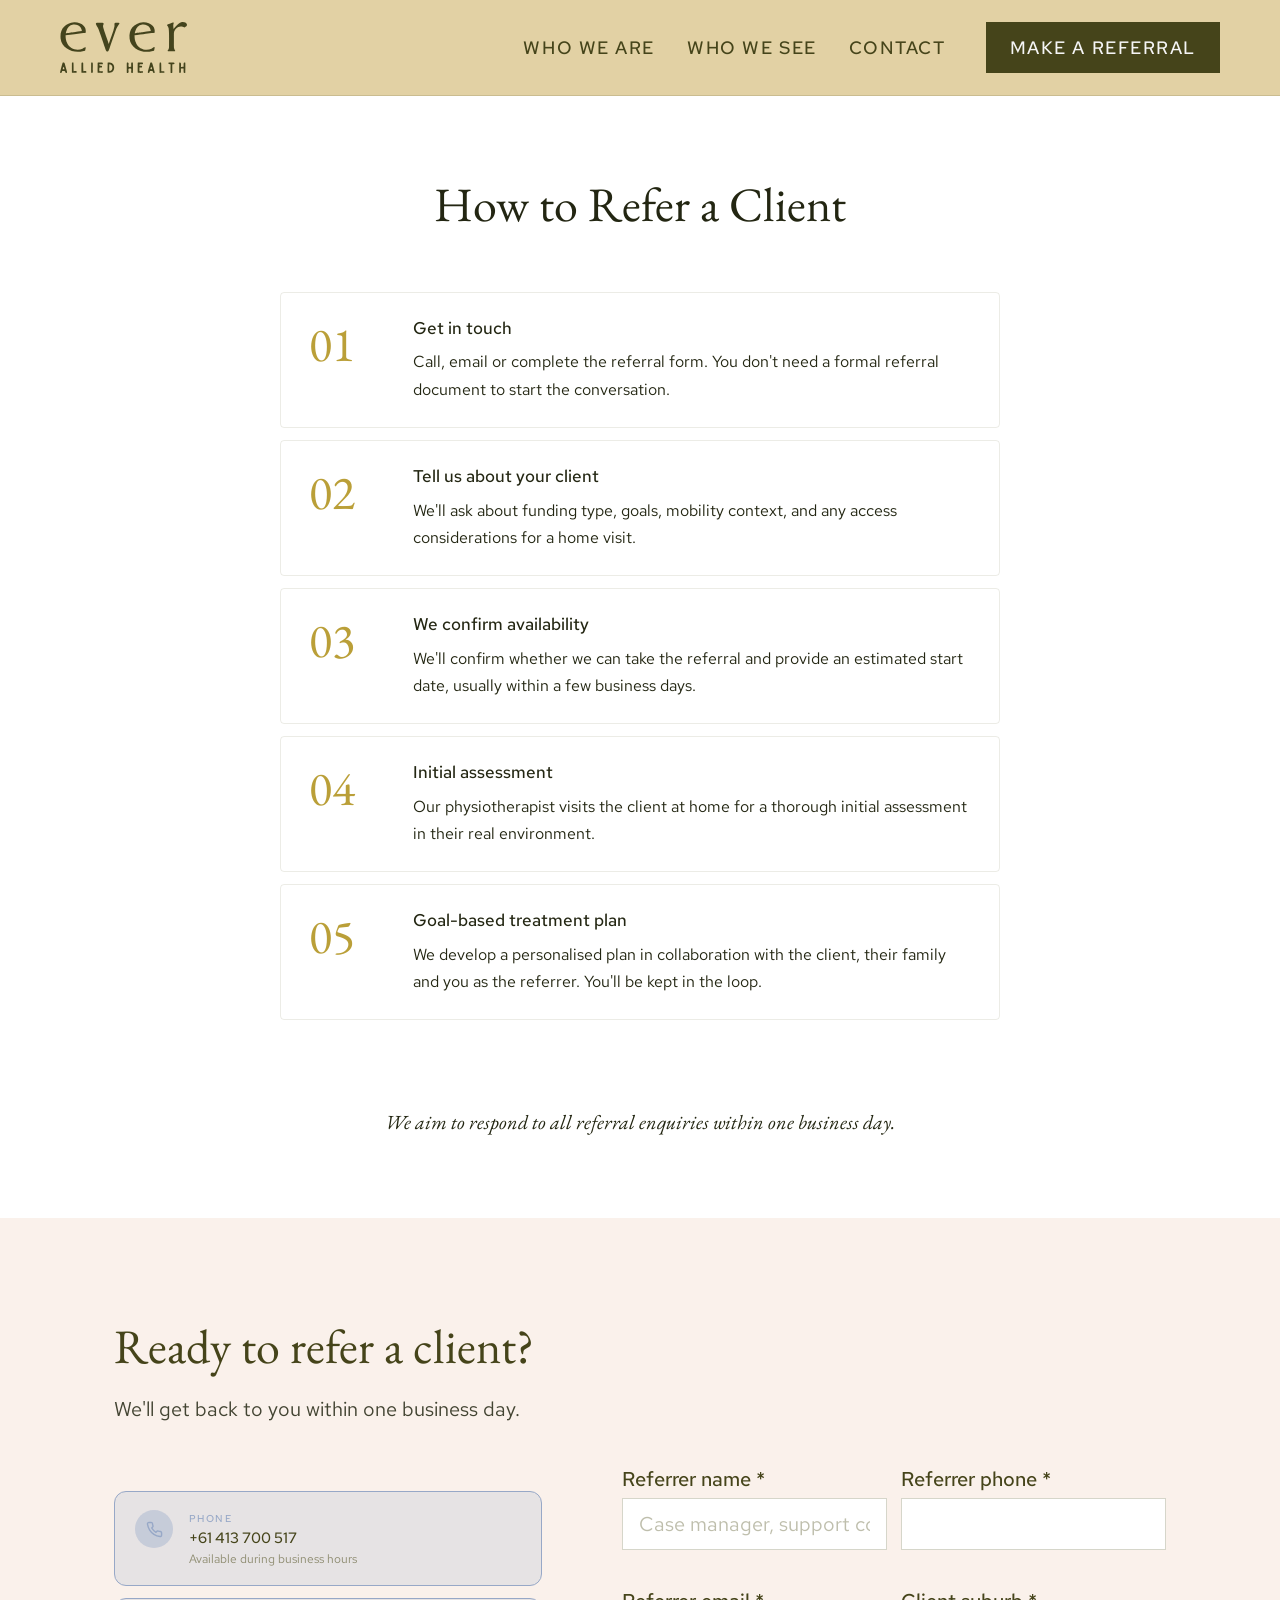
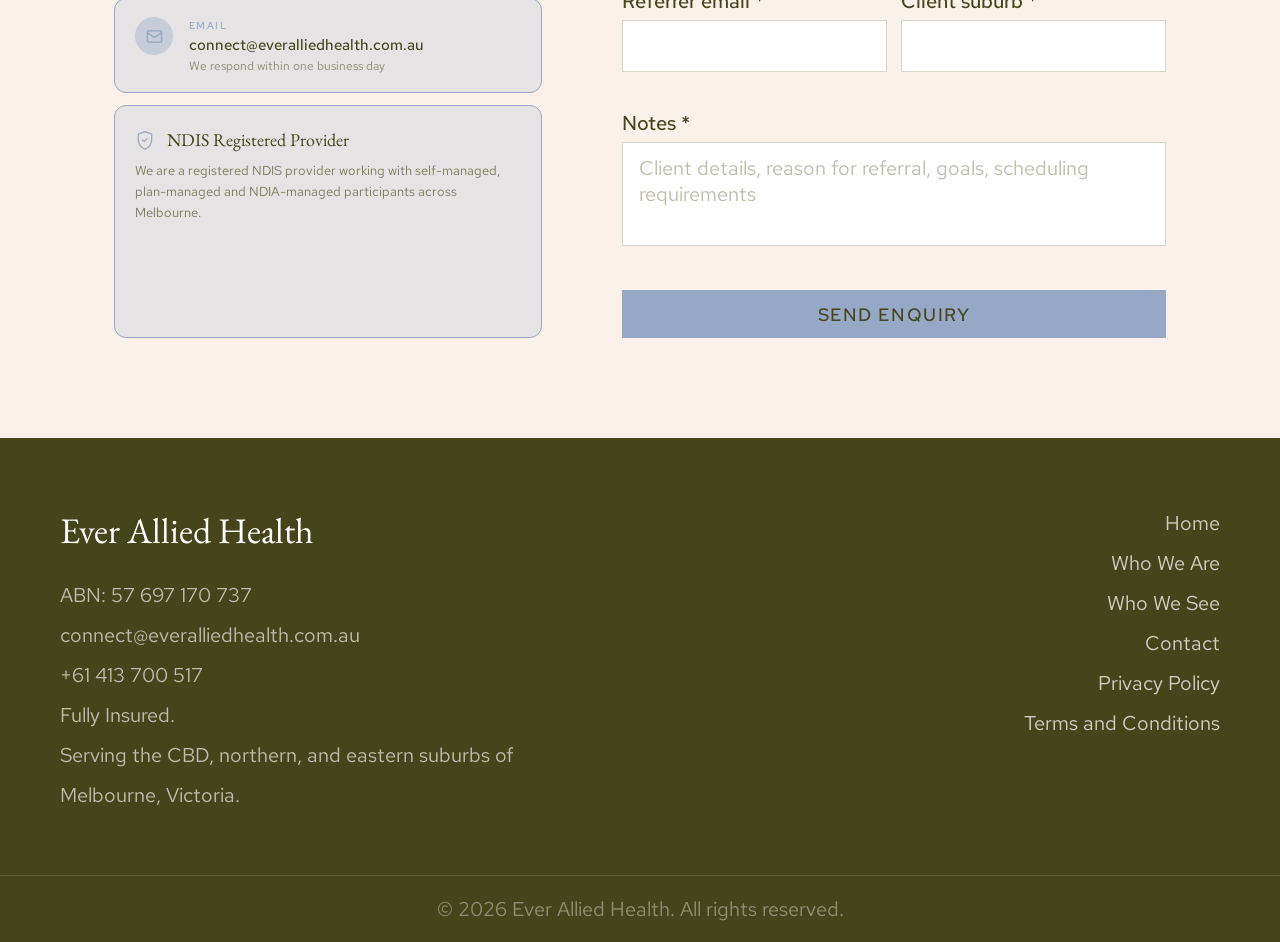
==== commit 08904373: "Update nav colour and rework contact form fields Co-Authored-By: Claude Opus 4.7 (1M context) <norep" ====
--- a/contact.html
+++ b/contact.html
@@ -288,38 +288,33 @@
 
             <div class="form-row-2">
               <div class="form-group">
-                <label for="name">Referrer / Client Name *</label>
-                <input type="text" id="name" name="name" required aria-required="true">
+                <label for="referrer_name">Referrer name *</label>
+                <input type="text" id="referrer_name" name="referrer_name" required aria-required="true" placeholder="Case manager, support co-ordinator, org">
                 <span class="form-error"></span>
               </div>
               <div class="form-group">
-                <label for="contact">Phone or Email *</label>
-                <input type="text" id="contact" name="contact" required aria-required="true" placeholder="0412 345 678">
+                <label for="referrer_phone">Referrer phone *</label>
+                <input type="tel" id="referrer_phone" name="referrer_phone" required aria-required="true">
                 <span class="form-error"></span>
               </div>
             </div>
 
             <div class="form-row-2">
               <div class="form-group">
-                <label for="suburb">Suburb (Melbourne) *</label>
-                <input type="text" id="suburb" name="suburb" required aria-required="true" placeholder="e.g., Rosanna">
+                <label for="referrer_email">Referrer email *</label>
+                <input type="email" id="referrer_email" name="referrer_email" required aria-required="true">
                 <span class="form-error"></span>
               </div>
               <div class="form-group">
-                <label for="funding_type">Funding Type *</label>
-                <select id="funding_type" name="funding_type" required aria-required="true">
-                  <option value="">— Select —</option>
-                  <option value="Support at Home">Support at Home (SAH)</option>
-                  <option value="NDIS">NDIS (plan-managed or self-managed)</option>
-                  <option value="Private">Private</option>
-                </select>
+                <label for="client_suburb">Client suburb *</label>
+                <input type="text" id="client_suburb" name="client_suburb" required aria-required="true">
                 <span class="form-error"></span>
               </div>
             </div>
 
             <div class="form-group form-group--grow">
-              <label for="notes">Notes (client details, goals, mobility context) *</label>
-              <textarea id="notes" name="notes" required aria-required="true" rows="3" placeholder="Tell us about your client..."></textarea>
+              <label for="notes">Notes *</label>
+              <textarea id="notes" name="notes" required aria-required="true" rows="3" placeholder="Client details, reason for referral, goals, scheduling requirements"></textarea>
               <span class="form-error"></span>
             </div>
 
--- a/styles.css
+++ b/styles.css
@@ -128,7 +128,7 @@
   top: 0;
   z-index: 100;
   width: 100%;
-  background: #ba9f38;
+  background: #E2D1A4;
   border-bottom: 1px solid rgba(68, 68, 29, 0.15);
   backdrop-filter: blur(8px);
   -webkit-backdrop-filter: blur(8px);
